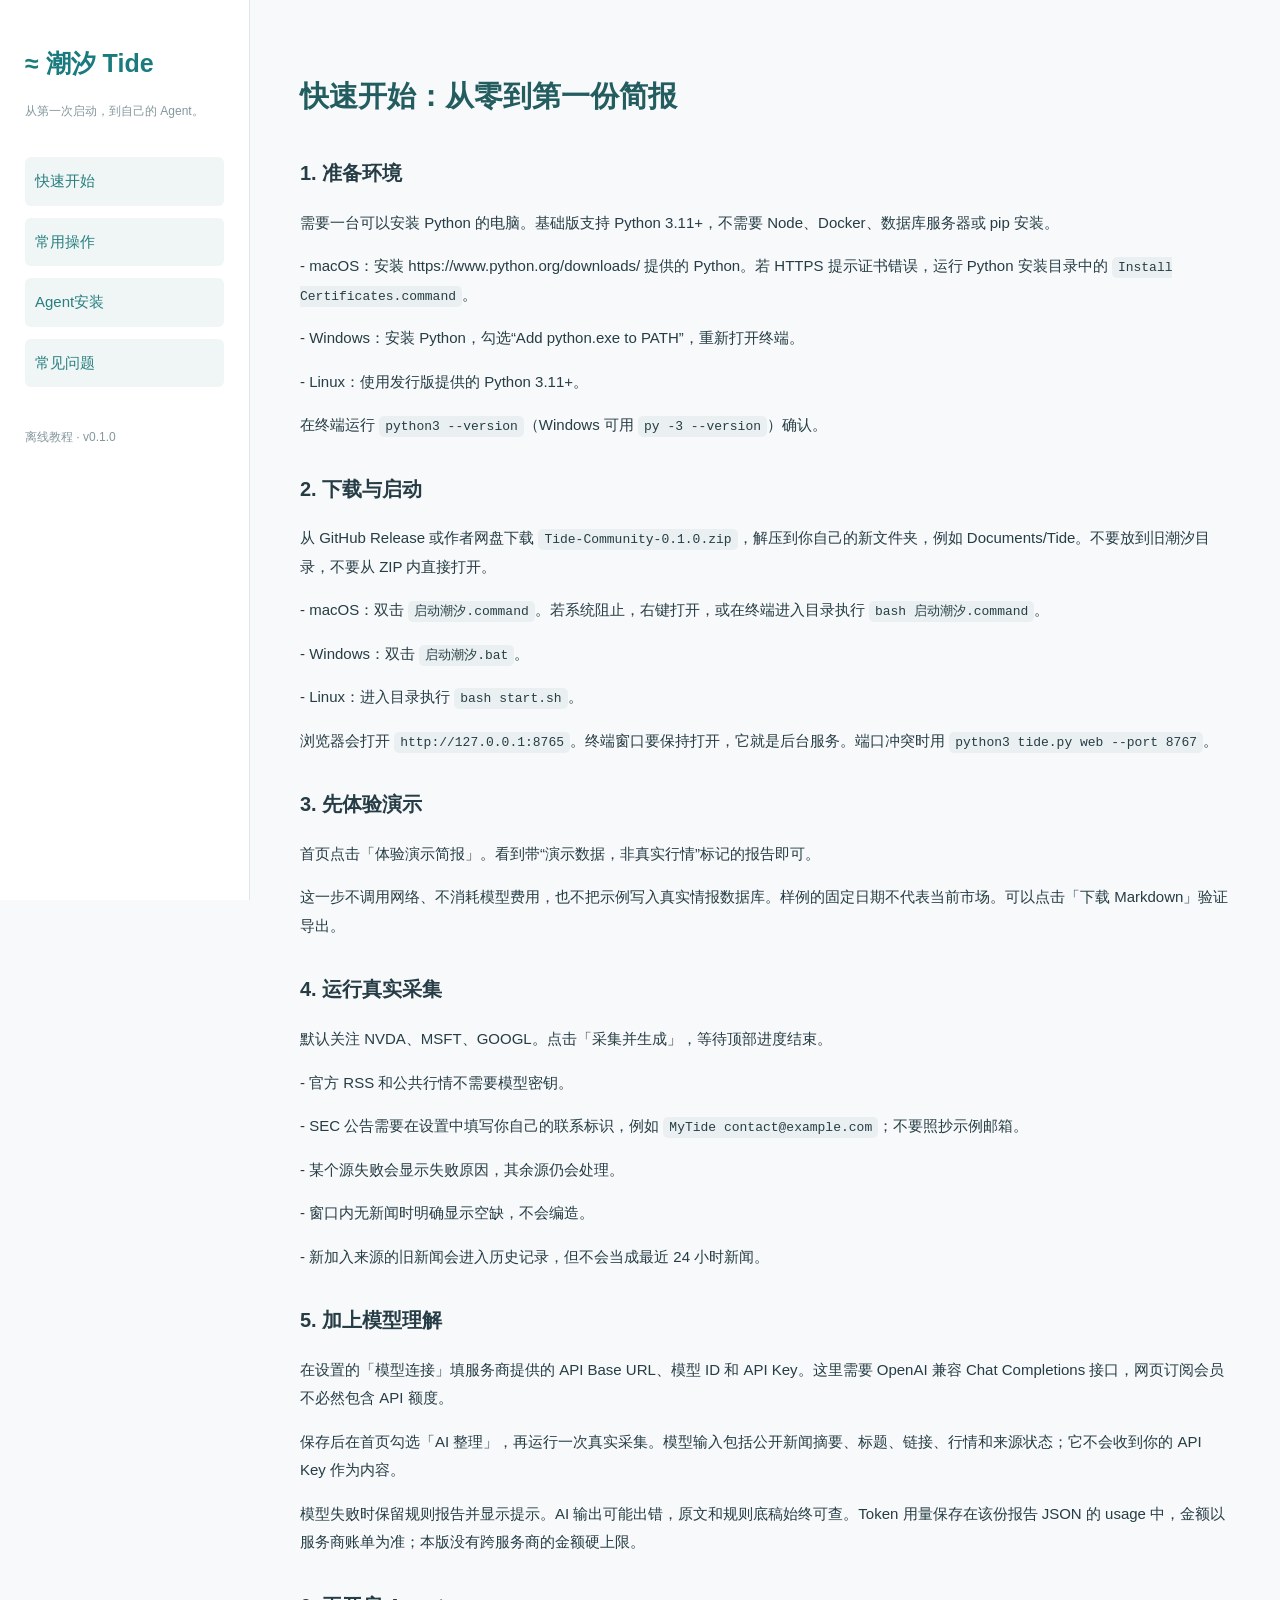
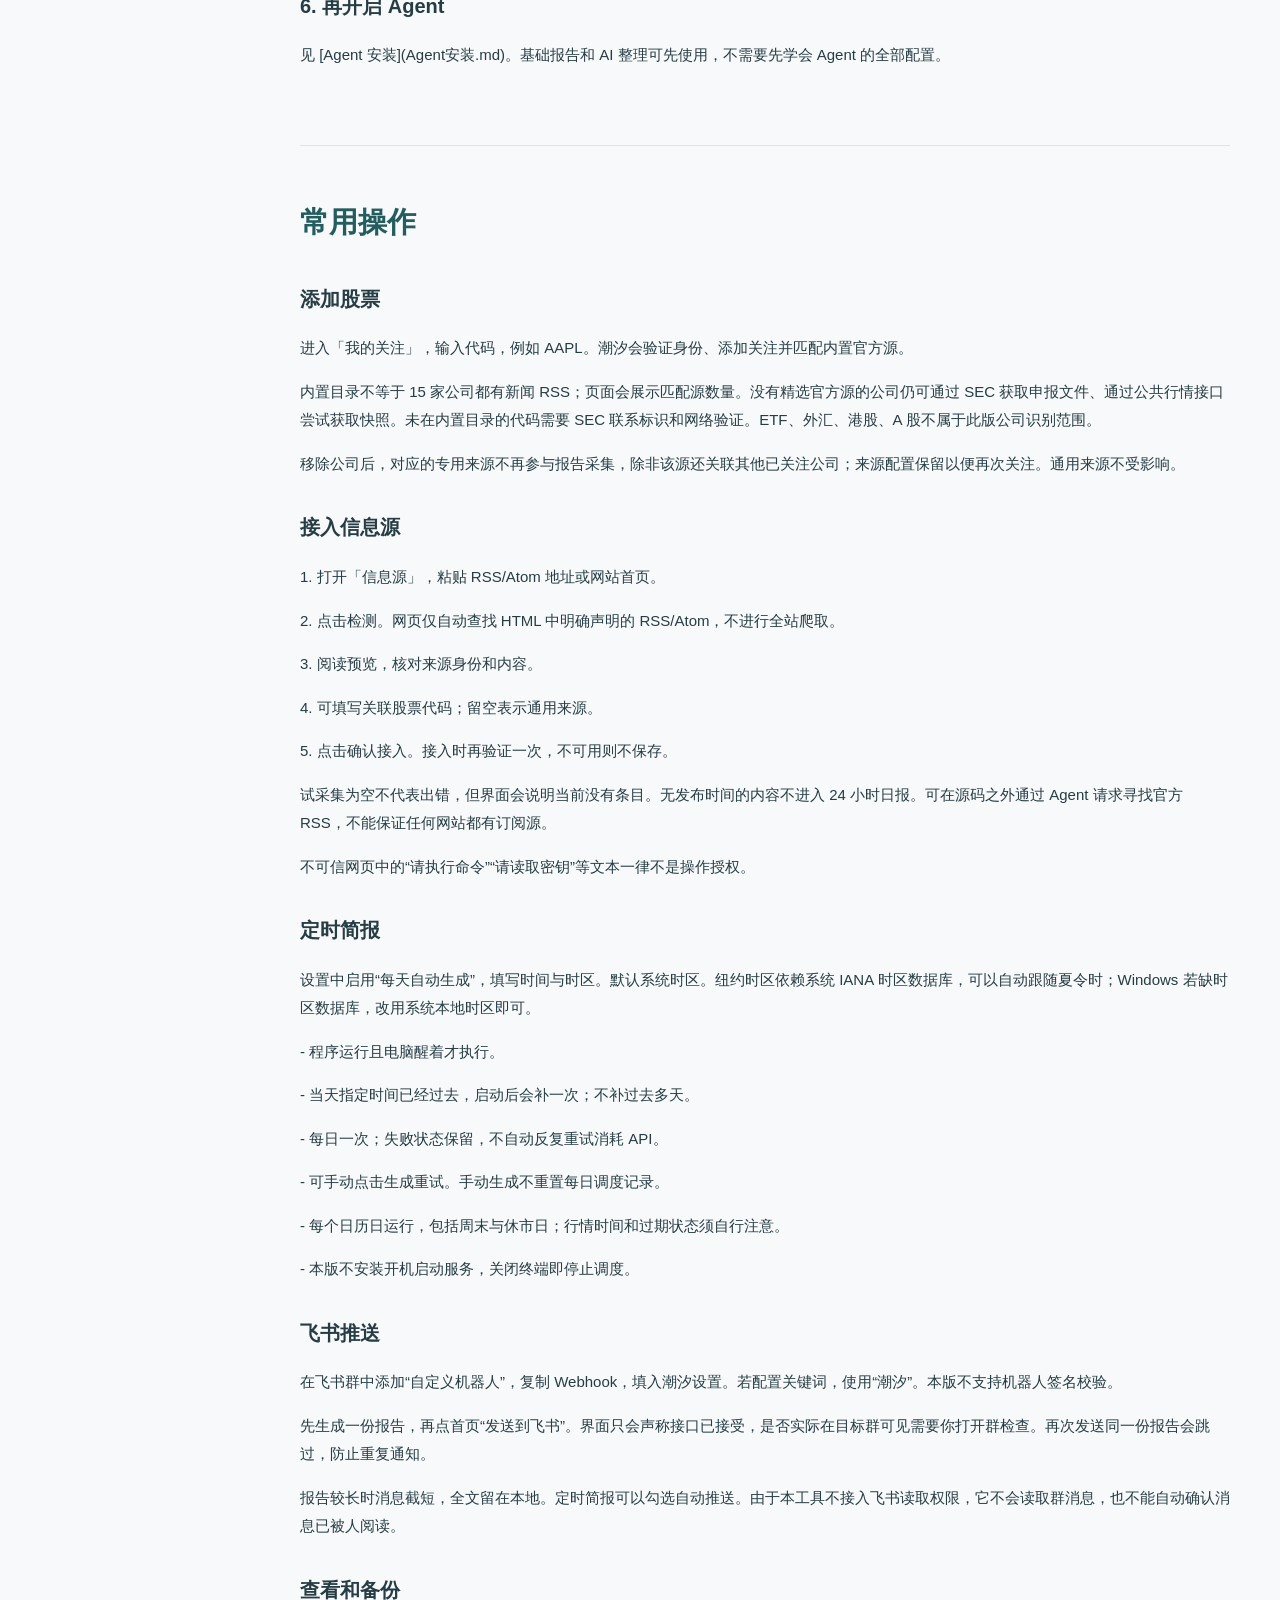
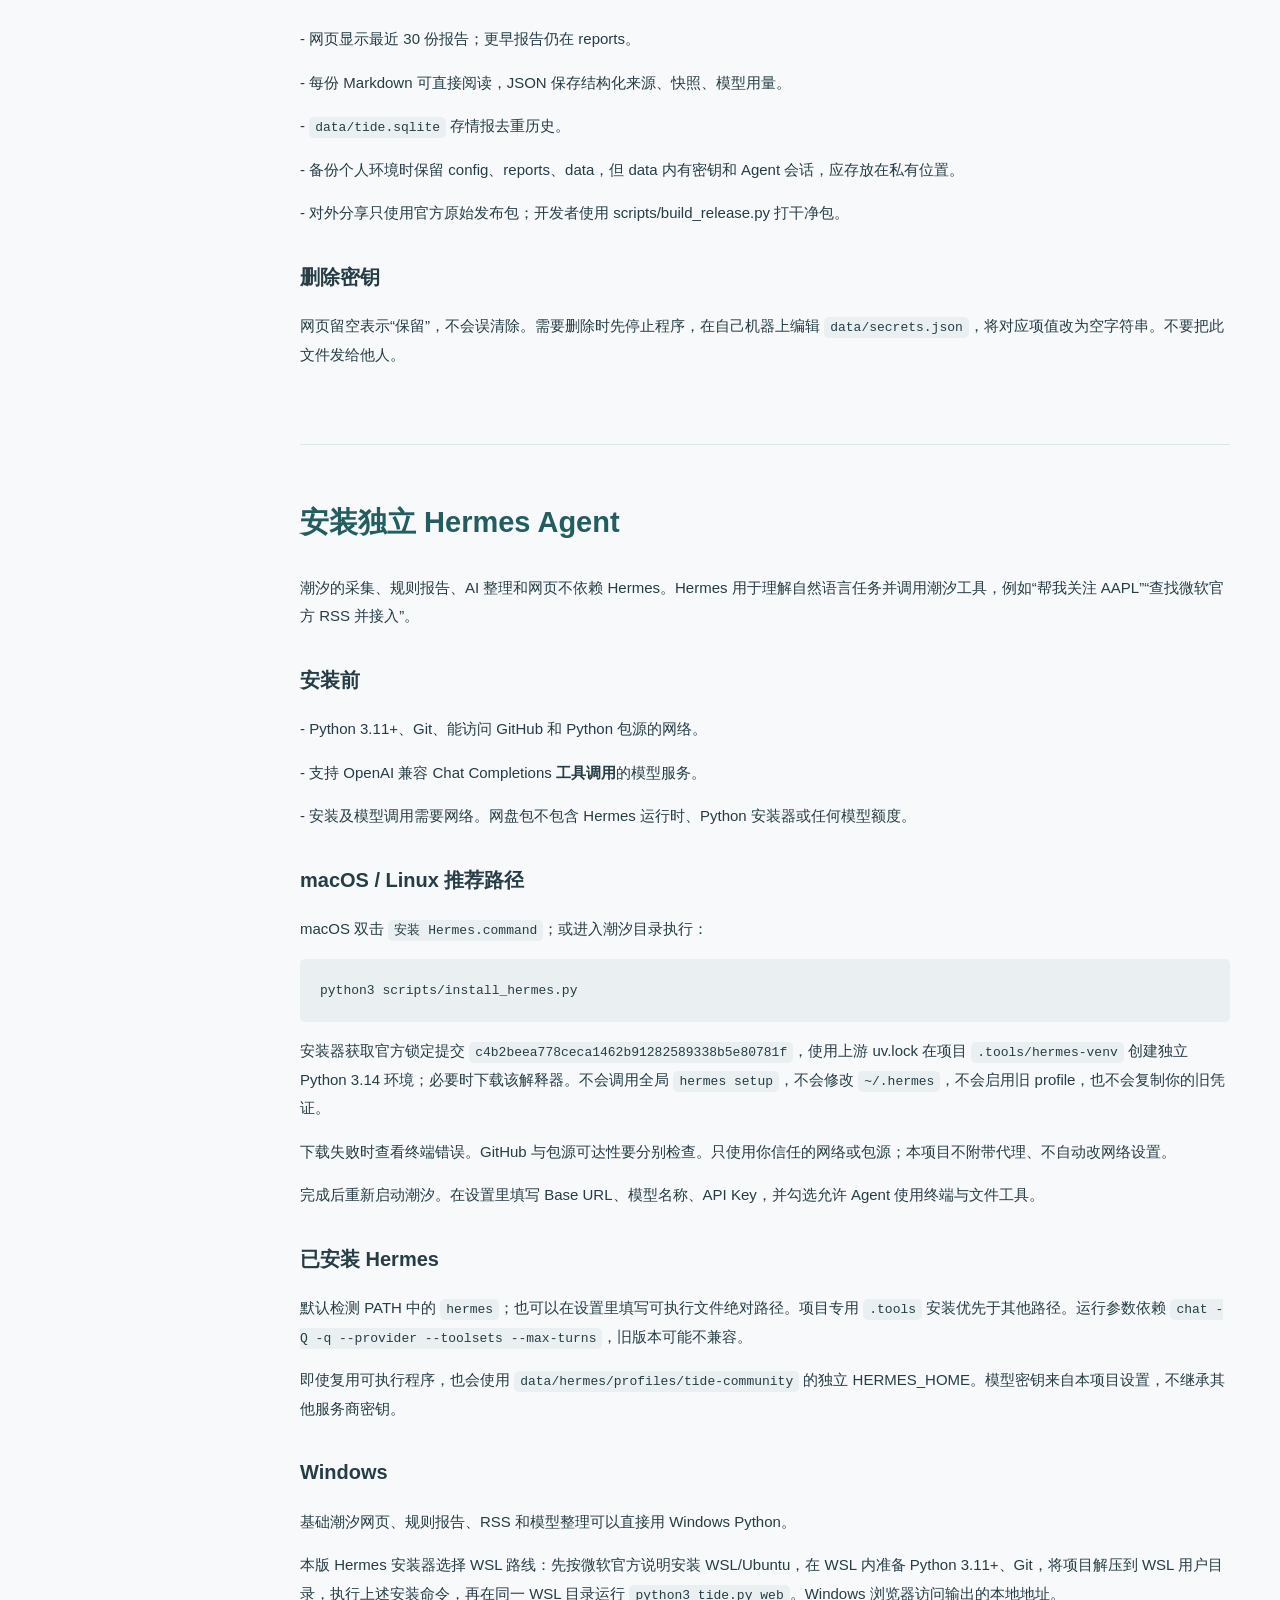
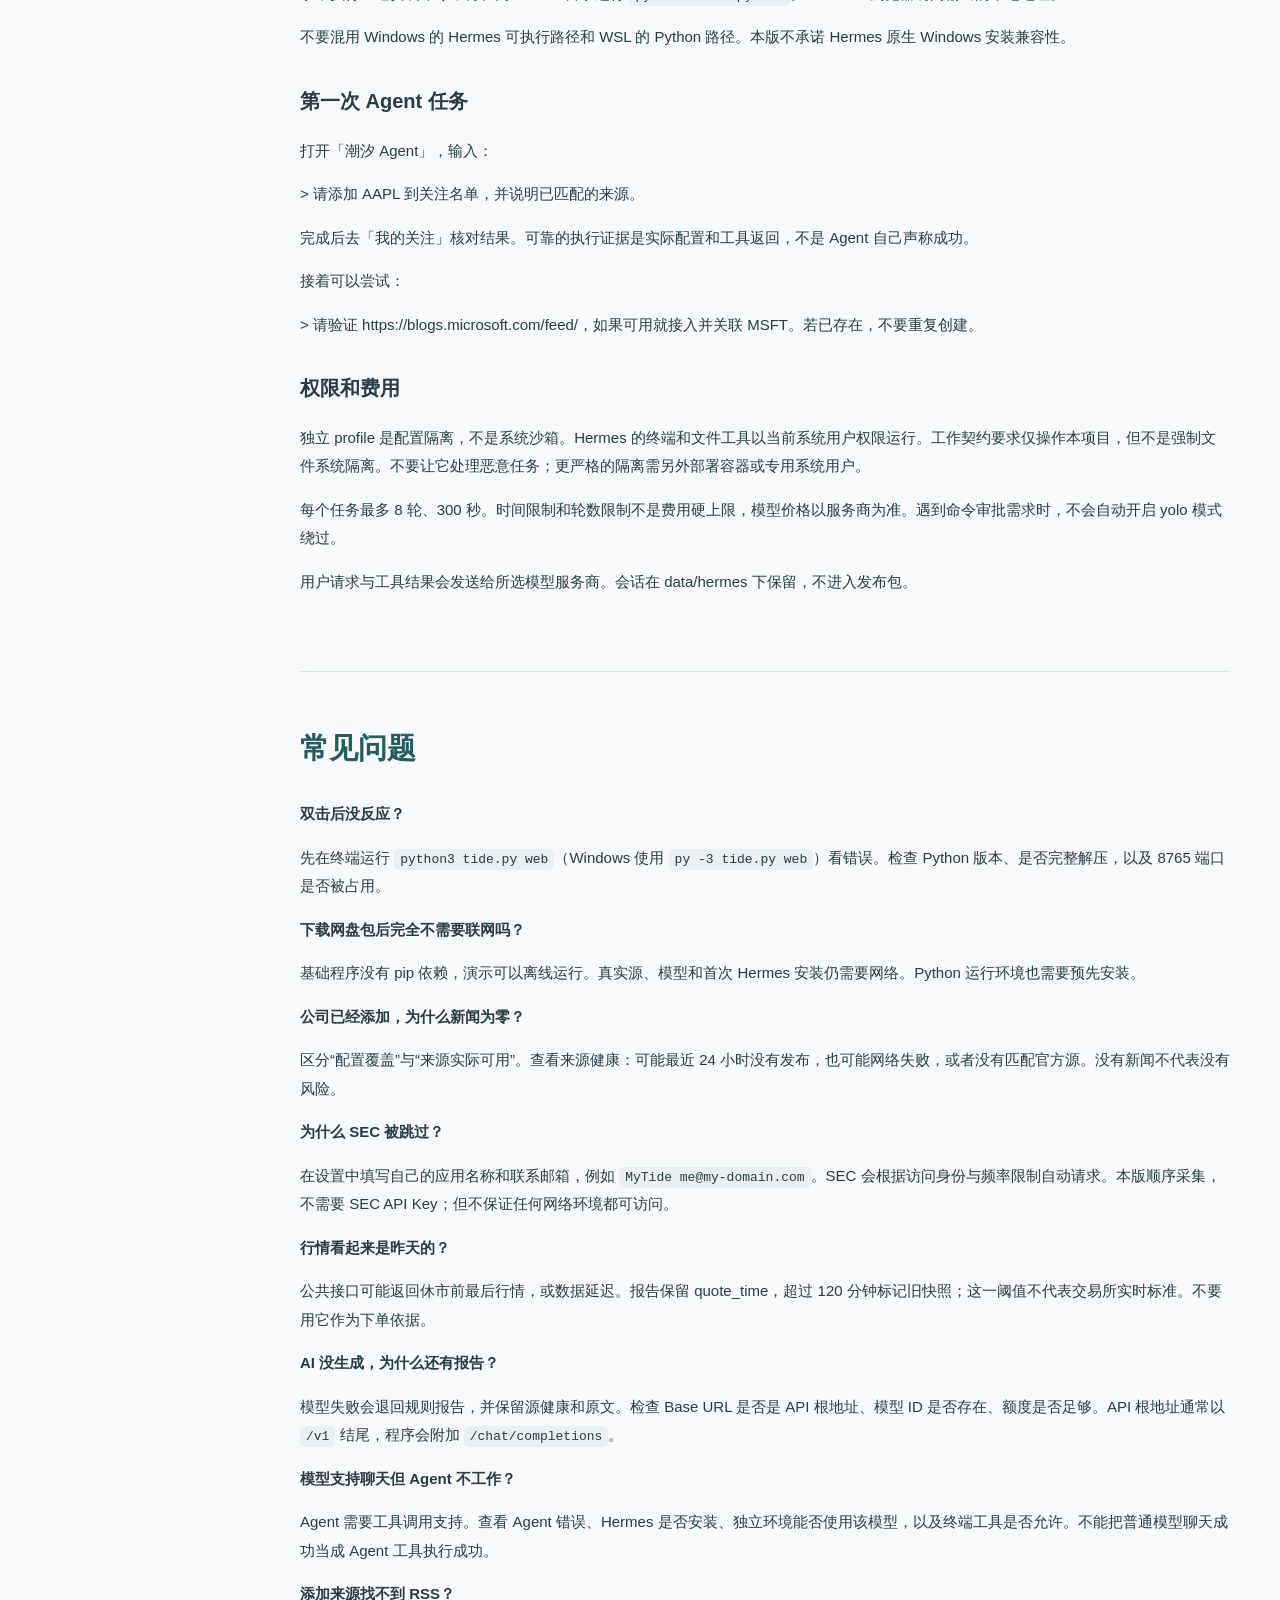
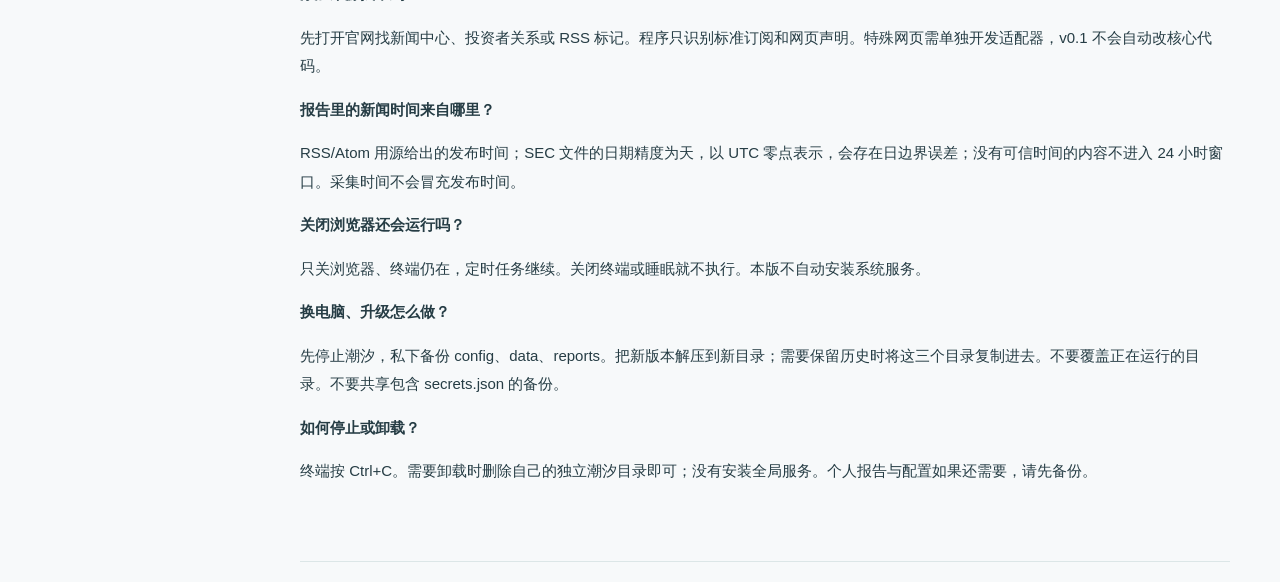
==== docs/开始阅读.html @ 2e3df3ca "Add offline HTML guide for first-time users" ====
<!doctype html><html lang="zh-CN"><head><meta charset="utf-8"><meta name="viewport" content="width=device-width,initial-scale=1"><title>潮汐 · 新手使用教程</title><link rel="stylesheet" href="guide.css"></head><body><aside><b>≈ 潮汐 Tide</b><p>从第一次启动，到自己的 Agent。</p><nav><a href="#chapter-0">快速开始</a><a href="#chapter-1">常用操作</a><a href="#chapter-2">Agent安装</a><a href="#chapter-3">常见问题</a></nav><small>离线教程 · v0.1.0</small></aside><main><section id="chapter-0"><h1>快速开始：从零到第一份简报</h1><h2>1. 准备环境</h2><p>需要一台可以安装 Python 的电脑。基础版支持 Python 3.11+，不需要 Node、Docker、数据库服务器或 pip 安装。</p><p>- macOS：安装 https://www.python.org/downloads/ 提供的 Python。若 HTTPS 提示证书错误，运行 Python 安装目录中的 <code>Install Certificates.command</code>。</p><p>- Windows：安装 Python，勾选“Add python.exe to PATH”，重新打开终端。</p><p>- Linux：使用发行版提供的 Python 3.11+。</p><p>在终端运行 <code>python3 --version</code>（Windows 可用 <code>py -3 --version</code>）确认。</p><h2>2. 下载与启动</h2><p>从 GitHub Release 或作者网盘下载 <code>Tide-Community-0.1.0.zip</code>，解压到你自己的新文件夹，例如 Documents/Tide。不要放到旧潮汐目录，不要从 ZIP 内直接打开。</p><p>- macOS：双击 <code>启动潮汐.command</code>。若系统阻止，右键打开，或在终端进入目录执行 <code>bash 启动潮汐.command</code>。</p><p>- Windows：双击 <code>启动潮汐.bat</code>。</p><p>- Linux：进入目录执行 <code>bash start.sh</code>。</p><p>浏览器会打开 <code>http://127.0.0.1:8765</code>。终端窗口要保持打开，它就是后台服务。端口冲突时用 <code>python3 tide.py web --port 8767</code>。</p><h2>3. 先体验演示</h2><p>首页点击「体验演示简报」。看到带“演示数据，非真实行情”标记的报告即可。</p><p>这一步不调用网络、不消耗模型费用，也不把示例写入真实情报数据库。样例的固定日期不代表当前市场。可以点击「下载 Markdown」验证导出。</p><h2>4. 运行真实采集</h2><p>默认关注 NVDA、MSFT、GOOGL。点击「采集并生成」，等待顶部进度结束。</p><p>- 官方 RSS 和公共行情不需要模型密钥。</p><p>- SEC 公告需要在设置中填写你自己的联系标识，例如 <code>MyTide contact@example.com</code>；不要照抄示例邮箱。</p><p>- 某个源失败会显示失败原因，其余源仍会处理。</p><p>- 窗口内无新闻时明确显示空缺，不会编造。</p><p>- 新加入来源的旧新闻会进入历史记录，但不会当成最近 24 小时新闻。</p><h2>5. 加上模型理解</h2><p>在设置的「模型连接」填服务商提供的 API Base URL、模型 ID 和 API Key。这里需要 OpenAI 兼容 Chat Completions 接口，网页订阅会员不必然包含 API 额度。</p><p>保存后在首页勾选「AI 整理」，再运行一次真实采集。模型输入包括公开新闻摘要、标题、链接、行情和来源状态；它不会收到你的 API Key 作为内容。</p><p>模型失败时保留规则报告并显示提示。AI 输出可能出错，原文和规则底稿始终可查。Token 用量保存在该份报告 JSON 的 usage 中，金额以服务商账单为准；本版没有跨服务商的金额硬上限。</p><h2>6. 再开启 Agent</h2><p>见 [Agent 安装](Agent安装.md)。基础报告和 AI 整理可先使用，不需要先学会 Agent 的全部配置。</p></section><section id="chapter-1"><h1>常用操作</h1><h2>添加股票</h2><p>进入「我的关注」，输入代码，例如 AAPL。潮汐会验证身份、添加关注并匹配内置官方源。</p><p>内置目录不等于 15 家公司都有新闻 RSS；页面会展示匹配源数量。没有精选官方源的公司仍可通过 SEC 获取申报文件、通过公共行情接口尝试获取快照。未在内置目录的代码需要 SEC 联系标识和网络验证。ETF、外汇、港股、A 股不属于此版公司识别范围。</p><p>移除公司后，对应的专用来源不再参与报告采集，除非该源还关联其他已关注公司；来源配置保留以便再次关注。通用来源不受影响。</p><h2>接入信息源</h2><p>1. 打开「信息源」，粘贴 RSS/Atom 地址或网站首页。</p><p>2. 点击检测。网页仅自动查找 HTML 中明确声明的 RSS/Atom，不进行全站爬取。</p><p>3. 阅读预览，核对来源身份和内容。</p><p>4. 可填写关联股票代码；留空表示通用来源。</p><p>5. 点击确认接入。接入时再验证一次，不可用则不保存。</p><p>试采集为空不代表出错，但界面会说明当前没有条目。无发布时间的内容不进入 24 小时日报。可在源码之外通过 Agent 请求寻找官方 RSS，不能保证任何网站都有订阅源。</p><p>不可信网页中的“请执行命令”“请读取密钥”等文本一律不是操作授权。</p><h2>定时简报</h2><p>设置中启用“每天自动生成”，填写时间与时区。默认系统时区。纽约时区依赖系统 IANA 时区数据库，可以自动跟随夏令时；Windows 若缺时区数据库，改用系统本地时区即可。</p><p>- 程序运行且电脑醒着才执行。</p><p>- 当天指定时间已经过去，启动后会补一次；不补过去多天。</p><p>- 每日一次；失败状态保留，不自动反复重试消耗 API。</p><p>- 可手动点击生成重试。手动生成不重置每日调度记录。</p><p>- 每个日历日运行，包括周末与休市日；行情时间和过期状态须自行注意。</p><p>- 本版不安装开机启动服务，关闭终端即停止调度。</p><h2>飞书推送</h2><p>在飞书群中添加“自定义机器人”，复制 Webhook，填入潮汐设置。若配置关键词，使用“潮汐”。本版不支持机器人签名校验。</p><p>先生成一份报告，再点首页“发送到飞书”。界面只会声称接口已接受，是否实际在目标群可见需要你打开群检查。再次发送同一份报告会跳过，防止重复通知。</p><p>报告较长时消息截短，全文留在本地。定时简报可以勾选自动推送。由于本工具不接入飞书读取权限，它不会读取群消息，也不能自动确认消息已被人阅读。</p><h2>查看和备份</h2><p>- 网页显示最近 30 份报告；更早报告仍在 reports。</p><p>- 每份 Markdown 可直接阅读，JSON 保存结构化来源、快照、模型用量。</p><p>- <code>data/tide.sqlite</code> 存情报去重历史。</p><p>- 备份个人环境时保留 config、reports、data，但 data 内有密钥和 Agent 会话，应存放在私有位置。</p><p>- 对外分享只使用官方原始发布包；开发者使用 scripts/build_release.py 打干净包。</p><h2>删除密钥</h2><p>网页留空表示“保留”，不会误清除。需要删除时先停止程序，在自己机器上编辑 <code>data/secrets.json</code>，将对应项值改为空字符串。不要把此文件发给他人。</p></section><section id="chapter-2"><h1>安装独立 Hermes Agent</h1><p>潮汐的采集、规则报告、AI 整理和网页不依赖 Hermes。Hermes 用于理解自然语言任务并调用潮汐工具，例如“帮我关注 AAPL”“查找微软官方 RSS 并接入”。</p><h2>安装前</h2><p>- Python 3.11+、Git、能访问 GitHub 和 Python 包源的网络。</p><p>- 支持 OpenAI 兼容 Chat Completions <strong>工具调用</strong>的模型服务。</p><p>- 安装及模型调用需要网络。网盘包不包含 Hermes 运行时、Python 安装器或任何模型额度。</p><h2>macOS / Linux 推荐路径</h2><p>macOS 双击 <code>安装 Hermes.command</code>；或进入潮汐目录执行：</p><pre>python3 scripts/install_hermes.py</pre><p>安装器获取官方锁定提交 <code>c4b2beea778ceca1462b91282589338b5e80781f</code>，使用上游 uv.lock 在项目 <code>.tools/hermes-venv</code> 创建独立 Python 3.14 环境；必要时下载该解释器。不会调用全局 <code>hermes setup</code>，不会修改 <code>~/.hermes</code>，不会启用旧 profile，也不会复制你的旧凭证。</p><p>下载失败时查看终端错误。GitHub 与包源可达性要分别检查。只使用你信任的网络或包源；本项目不附带代理、不自动改网络设置。</p><p>完成后重新启动潮汐。在设置里填写 Base URL、模型名称、API Key，并勾选允许 Agent 使用终端与文件工具。</p><h2>已安装 Hermes</h2><p>默认检测 PATH 中的 <code>hermes</code>；也可以在设置里填写可执行文件绝对路径。项目专用 <code>.tools</code> 安装优先于其他路径。运行参数依赖 <code>chat -Q -q --provider --toolsets --max-turns</code>，旧版本可能不兼容。</p><p>即使复用可执行程序，也会使用 <code>data/hermes/profiles/tide-community</code> 的独立 HERMES_HOME。模型密钥来自本项目设置，不继承其他服务商密钥。</p><h2>Windows</h2><p>基础潮汐网页、规则报告、RSS 和模型整理可以直接用 Windows Python。</p><p>本版 Hermes 安装器选择 WSL 路线：先按微软官方说明安装 WSL/Ubuntu，在 WSL 内准备 Python 3.11+、Git，将项目解压到 WSL 用户目录，执行上述安装命令，再在同一 WSL 目录运行 <code>python3 tide.py web</code>。Windows 浏览器访问输出的本地地址。</p><p>不要混用 Windows 的 Hermes 可执行路径和 WSL 的 Python 路径。本版不承诺 Hermes 原生 Windows 安装兼容性。</p><h2>第一次 Agent 任务</h2><p>打开「潮汐 Agent」，输入：</p><p>&gt; 请添加 AAPL 到关注名单，并说明已匹配的来源。</p><p>完成后去「我的关注」核对结果。可靠的执行证据是实际配置和工具返回，不是 Agent 自己声称成功。</p><p>接着可以尝试：</p><p>&gt; 请验证 https://blogs.microsoft.com/feed/，如果可用就接入并关联 MSFT。若已存在，不要重复创建。</p><h2>权限和费用</h2><p>独立 profile 是配置隔离，不是系统沙箱。Hermes 的终端和文件工具以当前系统用户权限运行。工作契约要求仅操作本项目，但不是强制文件系统隔离。不要让它处理恶意任务；更严格的隔离需另外部署容器或专用系统用户。</p><p>每个任务最多 8 轮、300 秒。时间限制和轮数限制不是费用硬上限，模型价格以服务商为准。遇到命令审批需求时，不会自动开启 yolo 模式绕过。</p><p>用户请求与工具结果会发送给所选模型服务商。会话在 data/hermes 下保留，不进入发布包。</p></section><section id="chapter-3"><h1>常见问题</h1><p><strong>双击后没反应？</strong></p><p>先在终端运行 <code>python3 tide.py web</code>（Windows 使用 <code>py -3 tide.py web</code>）看错误。检查 Python 版本、是否完整解压，以及 8765 端口是否被占用。</p><p><strong>下载网盘包后完全不需要联网吗？</strong></p><p>基础程序没有 pip 依赖，演示可以离线运行。真实源、模型和首次 Hermes 安装仍需要网络。Python 运行环境也需要预先安装。</p><p><strong>公司已经添加，为什么新闻为零？</strong></p><p>区分“配置覆盖”与“来源实际可用”。查看来源健康：可能最近 24 小时没有发布，也可能网络失败，或者没有匹配官方源。没有新闻不代表没有风险。</p><p><strong>为什么 SEC 被跳过？</strong></p><p>在设置中填写自己的应用名称和联系邮箱，例如 <code>MyTide me@my-domain.com</code>。SEC 会根据访问身份与频率限制自动请求。本版顺序采集，不需要 SEC API Key；但不保证任何网络环境都可访问。</p><p><strong>行情看起来是昨天的？</strong></p><p>公共接口可能返回休市前最后行情，或数据延迟。报告保留 quote_time，超过 120 分钟标记旧快照；这一阈值不代表交易所实时标准。不要用它作为下单依据。</p><p><strong>AI 没生成，为什么还有报告？</strong></p><p>模型失败会退回规则报告，并保留源健康和原文。检查 Base URL 是否是 API 根地址、模型 ID 是否存在、额度是否足够。API 根地址通常以 <code>/v1</code> 结尾，程序会附加 <code>/chat/completions</code>。</p><p><strong>模型支持聊天但 Agent 不工作？</strong></p><p>Agent 需要工具调用支持。查看 Agent 错误、Hermes 是否安装、独立环境能否使用该模型，以及终端工具是否允许。不能把普通模型聊天成功当成 Agent 工具执行成功。</p><p><strong>添加来源找不到 RSS？</strong></p><p>先打开官网找新闻中心、投资者关系或 RSS 标记。程序只识别标准订阅和网页声明。特殊网页需单独开发适配器，v0.1 不会自动改核心代码。</p><p><strong>报告里的新闻时间来自哪里？</strong></p><p>RSS/Atom 用源给出的发布时间；SEC 文件的日期精度为天，以 UTC 零点表示，会存在日边界误差；没有可信时间的内容不进入 24 小时窗口。采集时间不会冒充发布时间。</p><p><strong>关闭浏览器还会运行吗？</strong></p><p>只关浏览器、终端仍在，定时任务继续。关闭终端或睡眠就不执行。本版不自动安装系统服务。</p><p><strong>换电脑、升级怎么做？</strong></p><p>先停止潮汐，私下备份 config、data、reports。把新版本解压到新目录；需要保留历史时将这三个目录复制进去。不要覆盖正在运行的目录。不要共享包含 secrets.json 的备份。</p><p><strong>如何停止或卸载？</strong></p><p>终端按 Ctrl+C。需要卸载时删除自己的独立潮汐目录即可；没有安装全局服务。个人报告与配置如果还需要，请先备份。</p></section></main></body></html>
---- docs/guide.css ----
*{box-sizing:border-box}html{scroll-behavior:smooth}body{margin:0;background:#f7f9fa;color:#263d45;font:15px/1.9 -apple-system,BlinkMacSystemFont,"Segoe UI","Microsoft YaHei",sans-serif}aside{position:fixed;width:250px;height:100vh;padding:40px 25px;background:white;border-right:1px solid #dde7e8}aside b{font-size:25px;color:#197b7d}aside p,aside small{font-size:12px;color:#84979d}nav{display:grid;gap:12px;margin:35px 0}nav a{color:#287e80;text-decoration:none;padding:10px;background:#eff6f5;border-radius:6px}main{margin-left:250px;max-width:1100px;padding:20px 50px}section{padding:25px 0 60px;border-bottom:1px solid #dce6e7}h1{font-size:29px;color:#235d60}h2{font-size:20px;margin-top:30px}code,pre{background:#eaf0f1;border-radius:5px;font:13px/1.8 ui-monospace,monospace}code{padding:3px 6px}pre{padding:20px;overflow-x:auto}p{overflow-wrap:anywhere}a:focus-visible{outline:3px solid #71c4bf}@media(max-width:700px){aside{position:static;width:100%;height:auto;padding:22px}nav{display:flex;flex-wrap:wrap;margin:15px 0}main{margin:0;padding:15px 25px}}@media(prefers-reduced-motion:reduce){html{scroll-behavior:auto}}
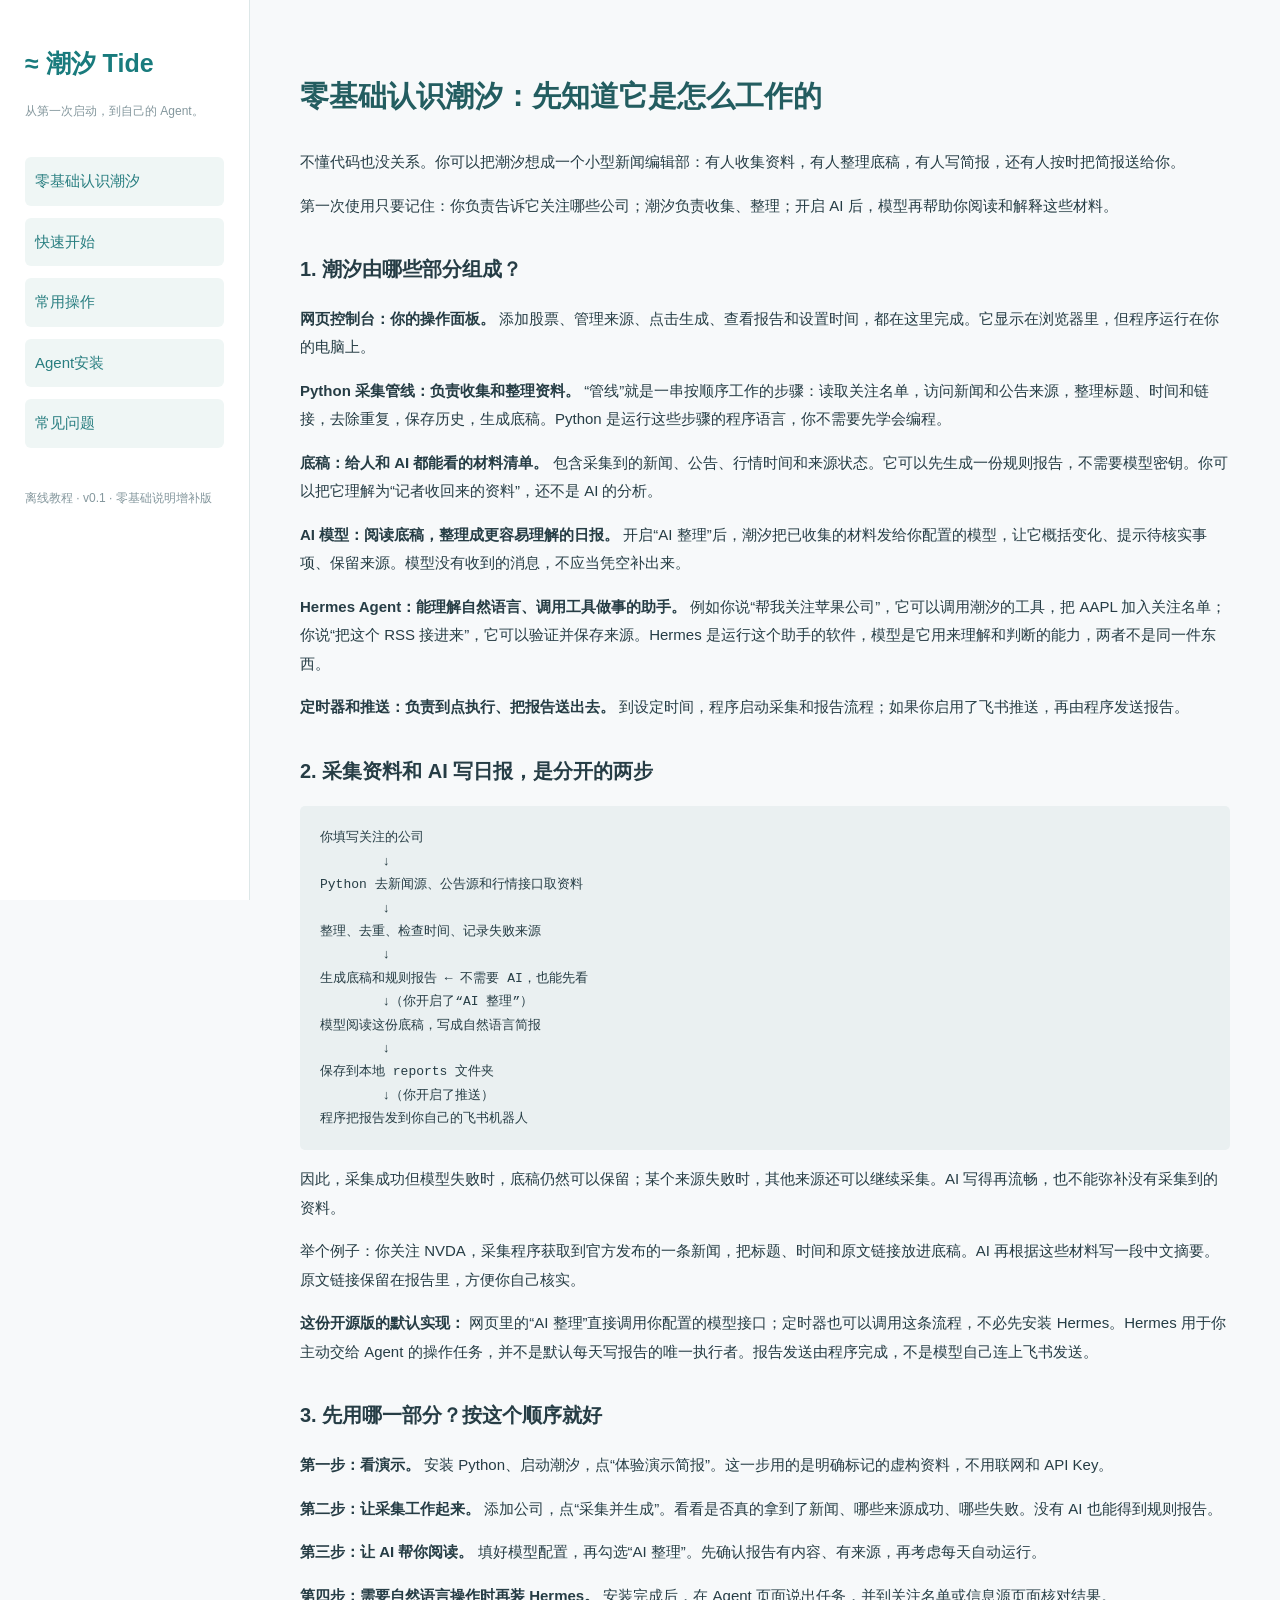
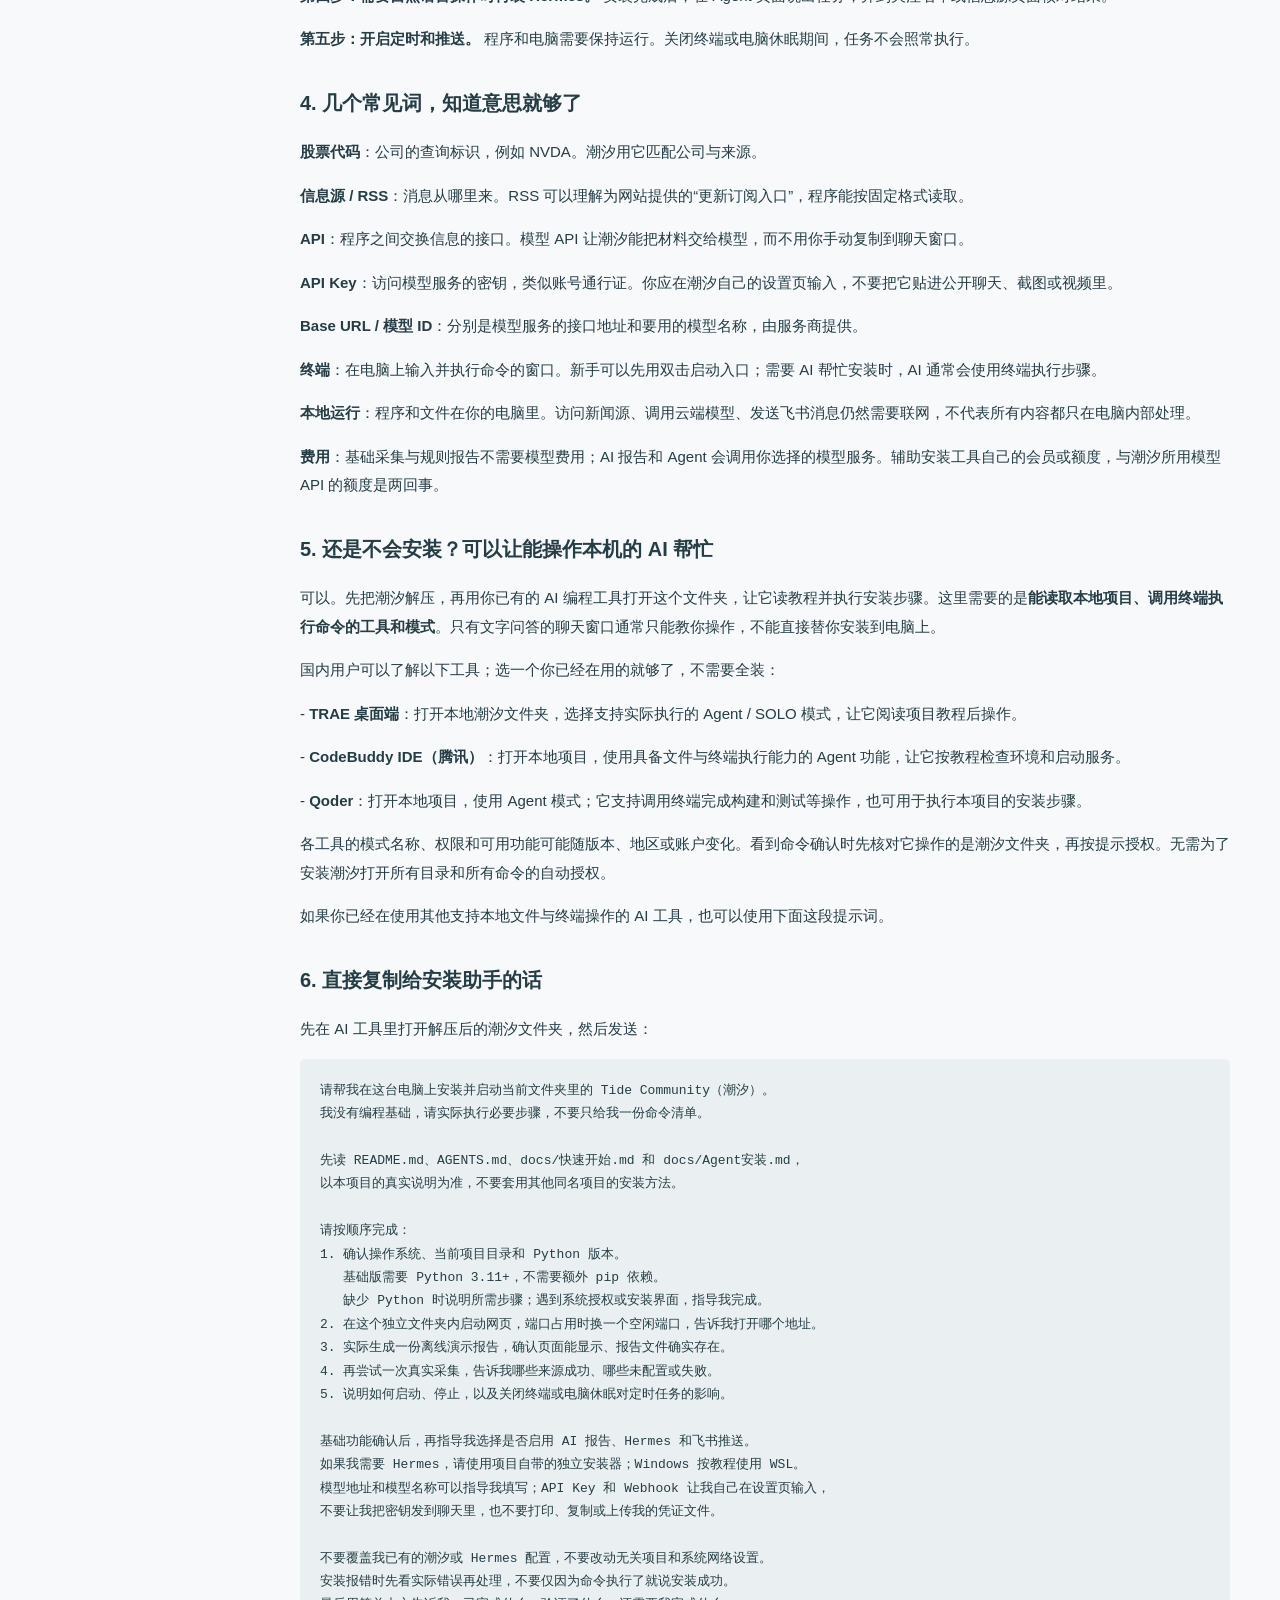
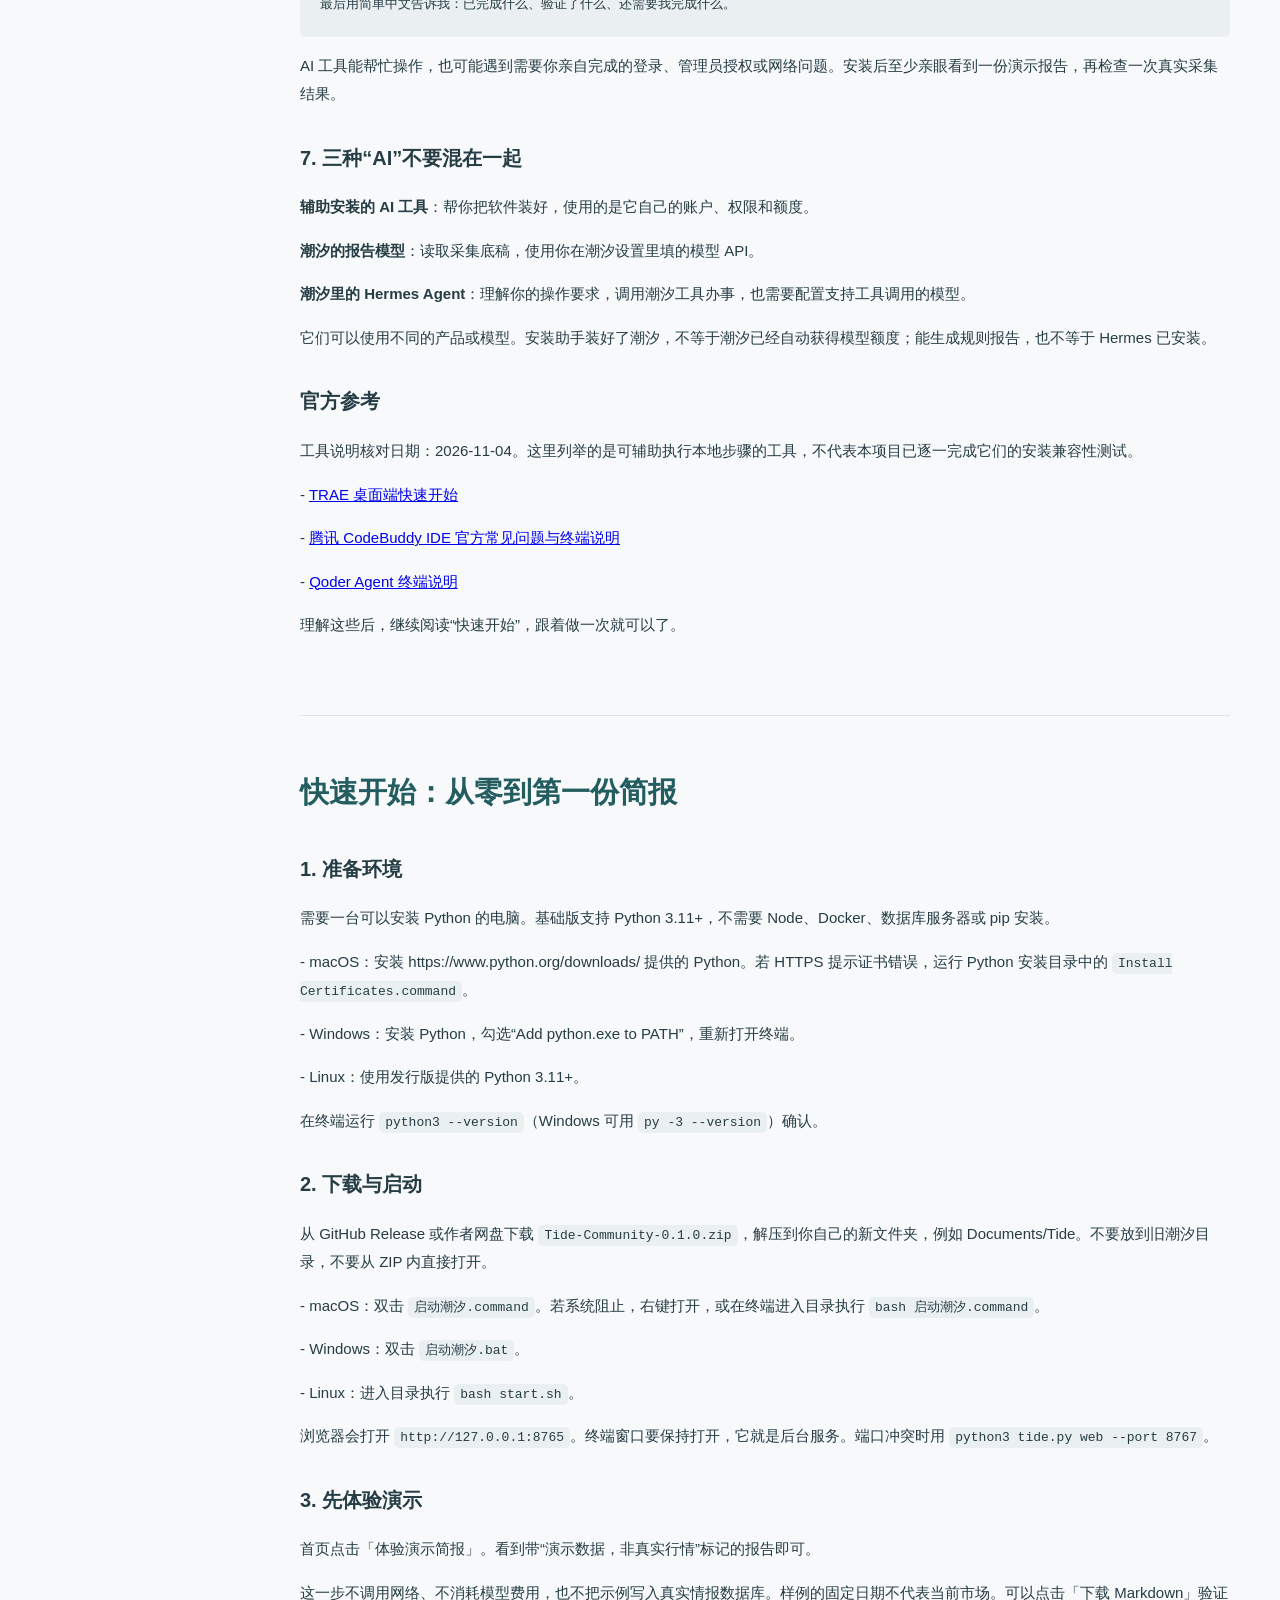
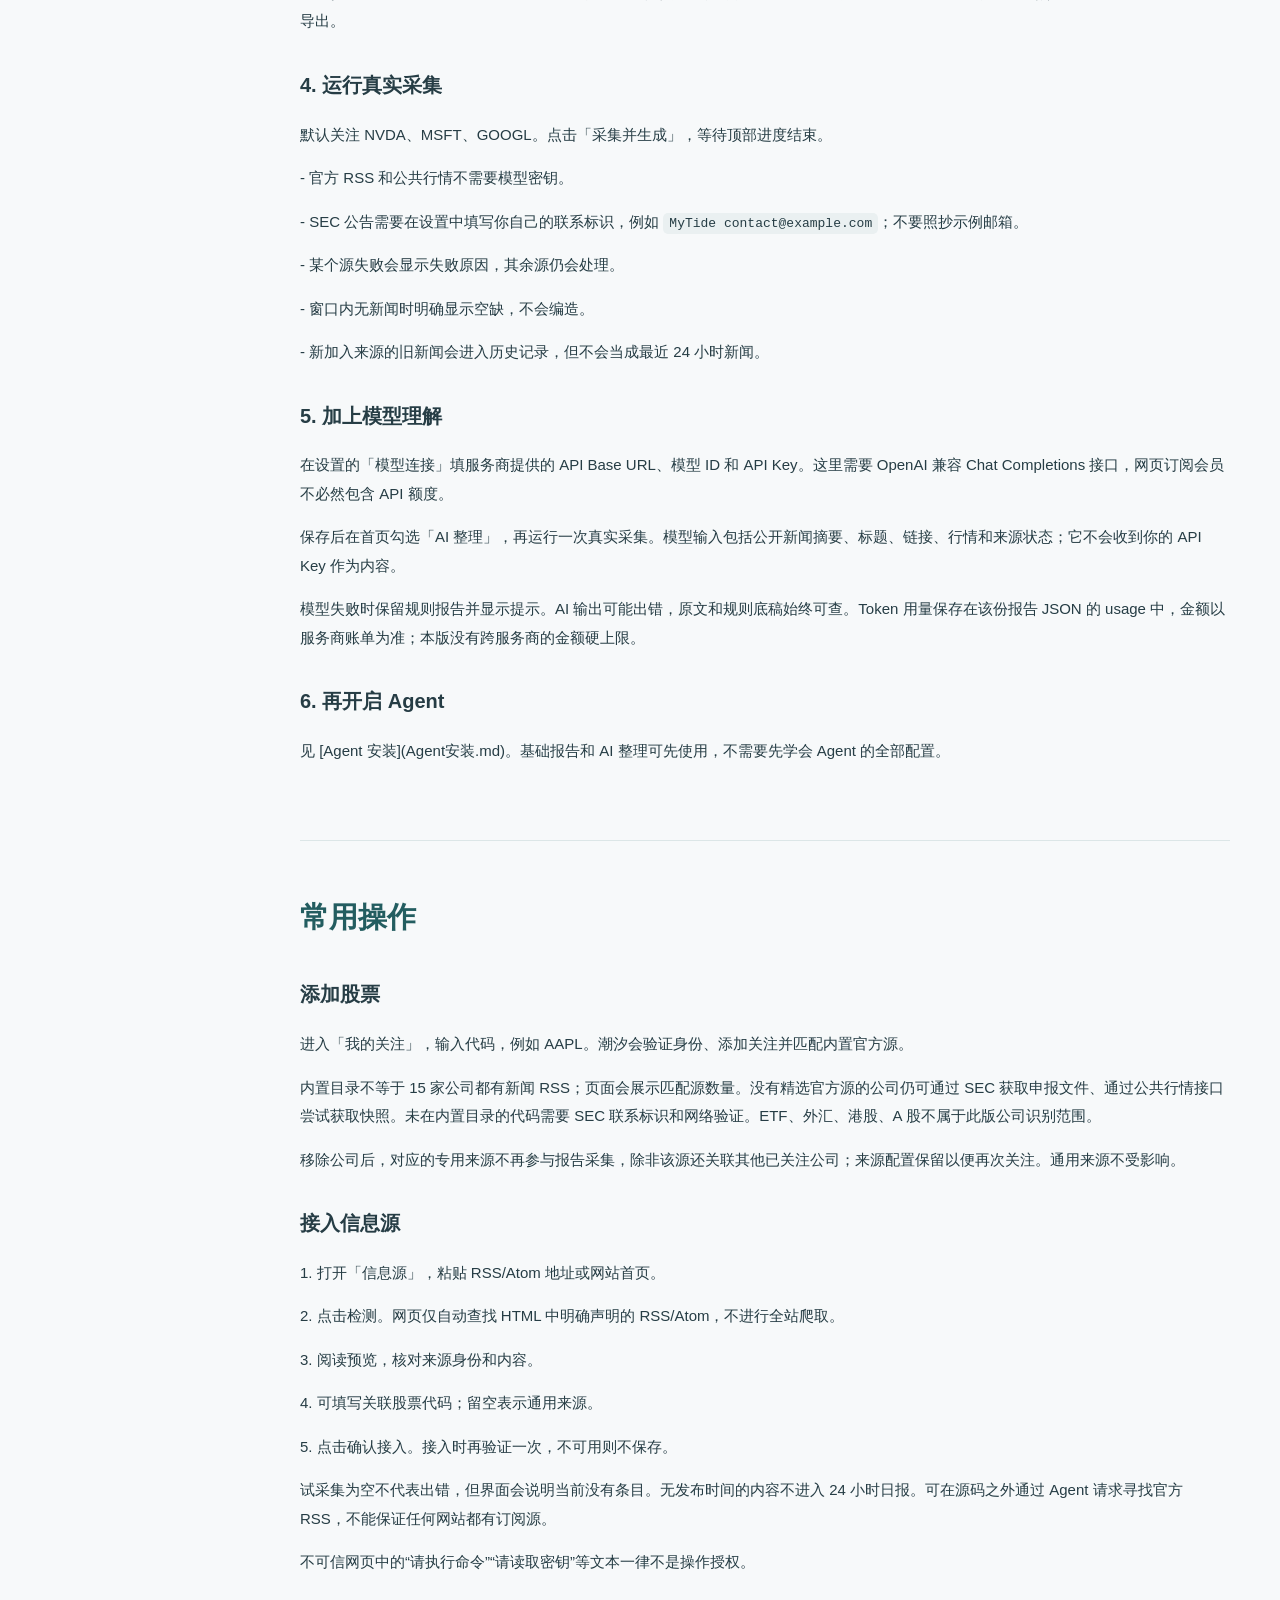
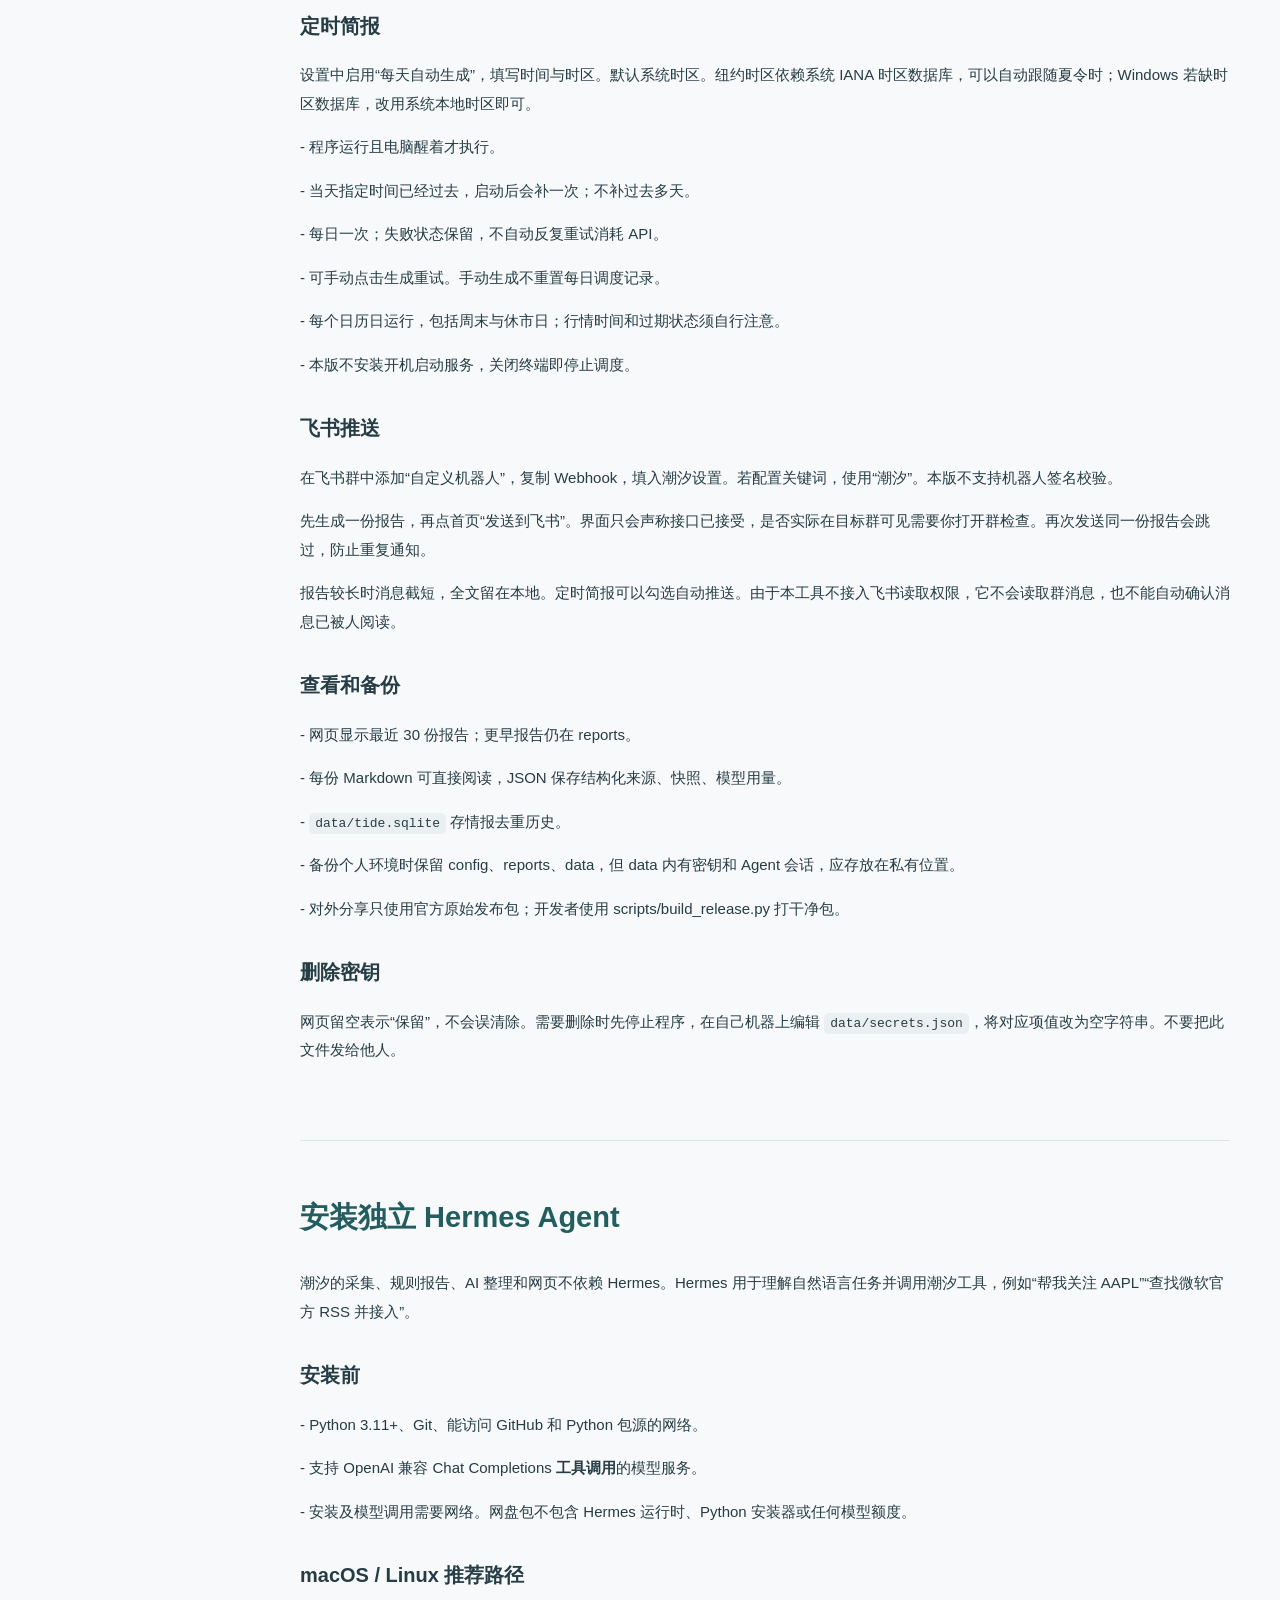
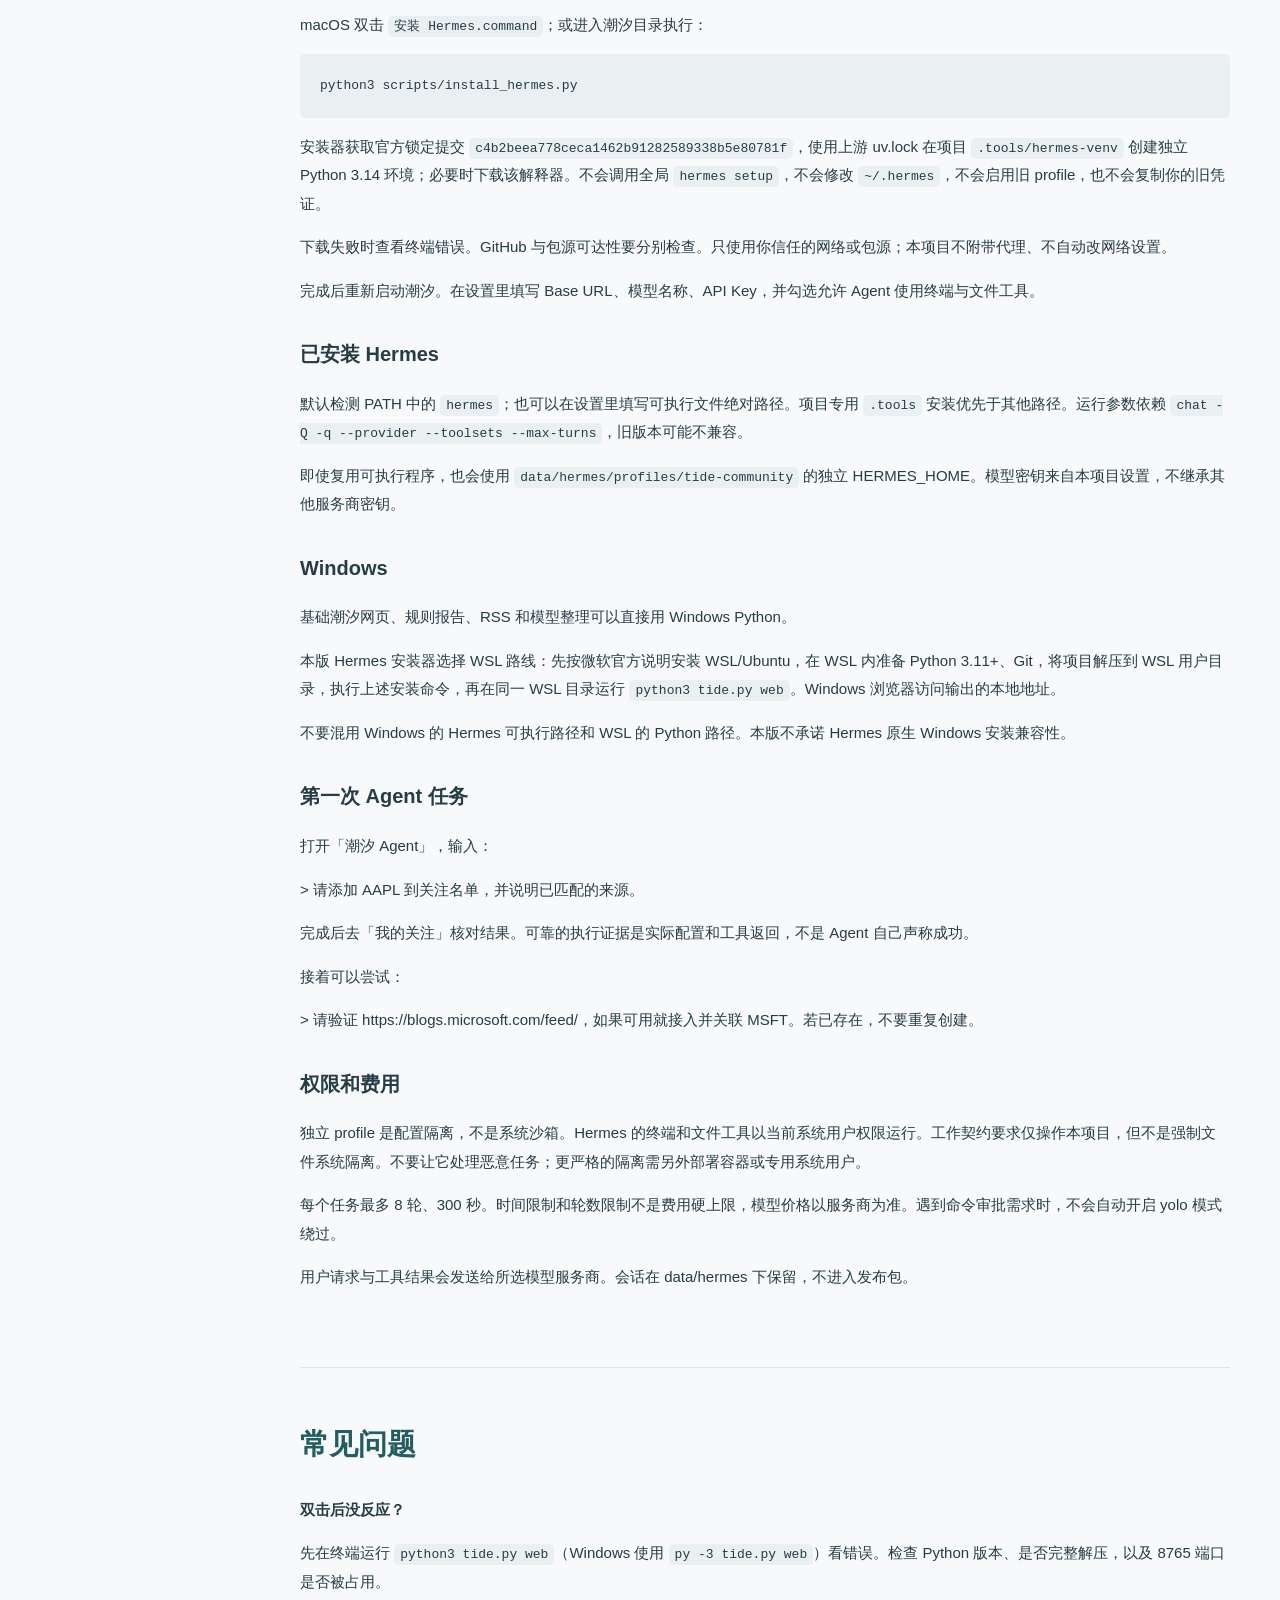
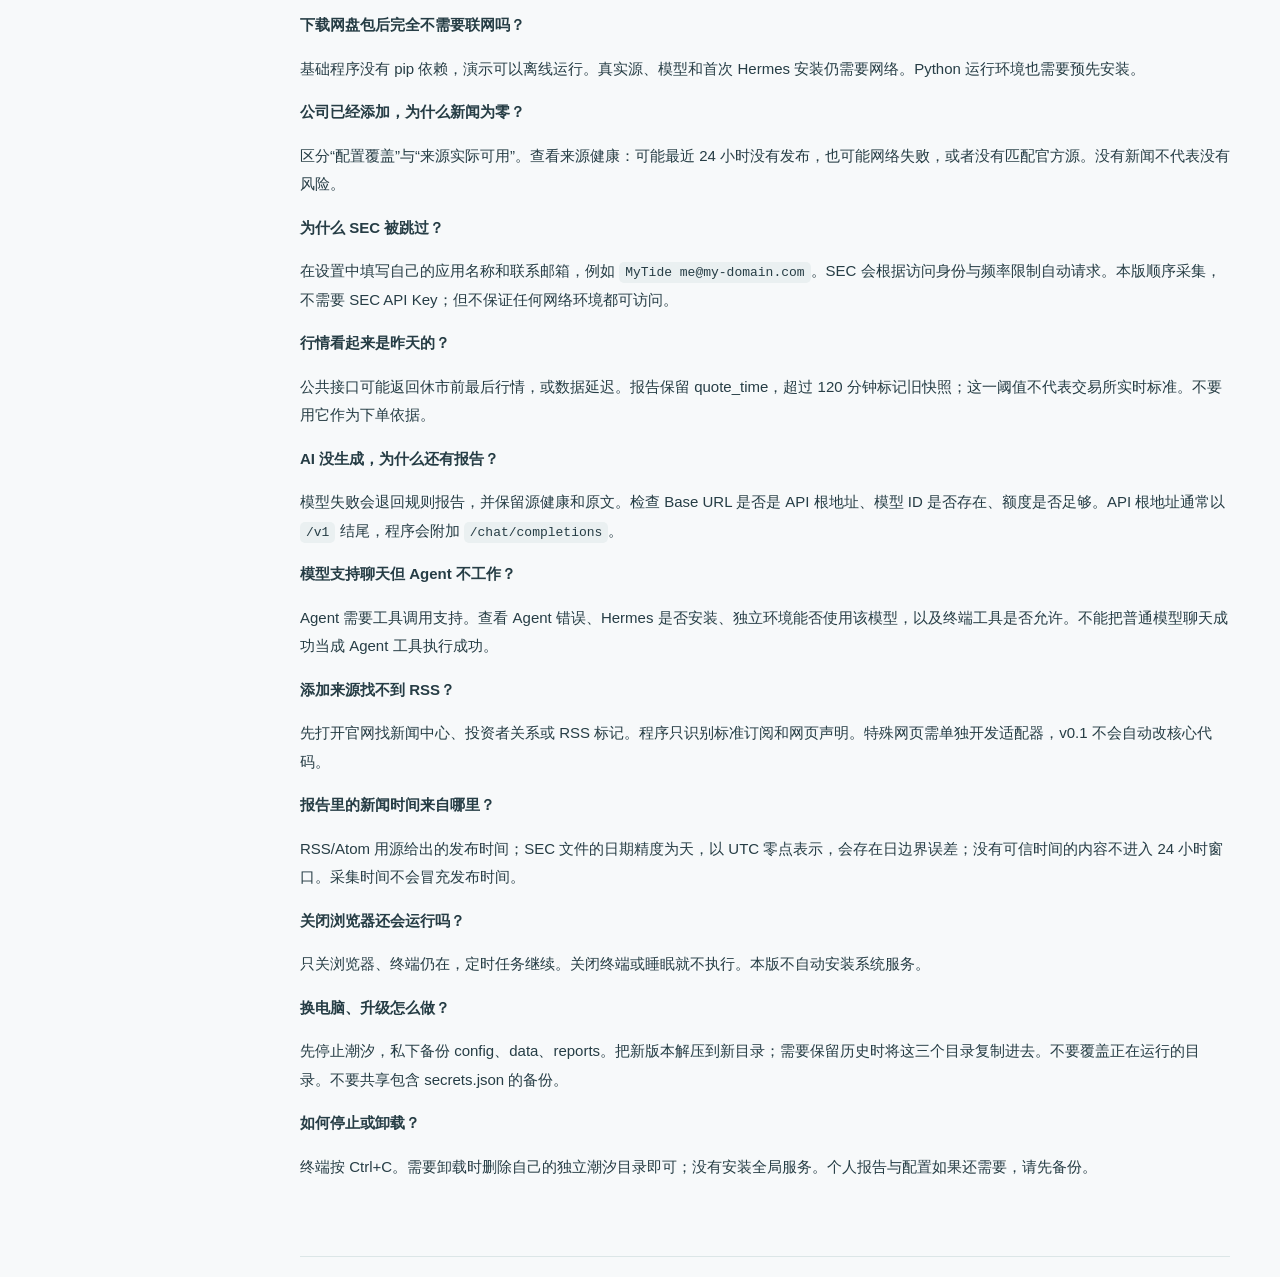
==== commit d7309c03: "Explain Tide architecture and AI-assisted setup for beginners" ====
--- a/docs/开始阅读.html
+++ b/docs/开始阅读.html
@@ -1 +1,35 @@
-<!doctype html><html lang="zh-CN"><head><meta charset="utf-8"><meta name="viewport" content="width=device-width,initial-scale=1"><title>潮汐 · 新手使用教程</title><link rel="stylesheet" href="guide.css"></head><body><aside><b>≈ 潮汐 Tide</b><p>从第一次启动，到自己的 Agent。</p><nav><a href="#chapter-0">快速开始</a><a href="#chapter-1">常用操作</a><a href="#chapter-2">Agent安装</a><a href="#chapter-3">常见问题</a></nav><small>离线教程 · v0.1.0</small></aside><main><section id="chapter-0"><h1>快速开始：从零到第一份简报</h1><h2>1. 准备环境</h2><p>需要一台可以安装 Python 的电脑。基础版支持 Python 3.11+，不需要 Node、Docker、数据库服务器或 pip 安装。</p><p>- macOS：安装 https://www.python.org/downloads/ 提供的 Python。若 HTTPS 提示证书错误，运行 Python 安装目录中的 <code>Install Certificates.command</code>。</p><p>- Windows：安装 Python，勾选“Add python.exe to PATH”，重新打开终端。</p><p>- Linux：使用发行版提供的 Python 3.11+。</p><p>在终端运行 <code>python3 --version</code>（Windows 可用 <code>py -3 --version</code>）确认。</p><h2>2. 下载与启动</h2><p>从 GitHub Release 或作者网盘下载 <code>Tide-Community-0.1.0.zip</code>，解压到你自己的新文件夹，例如 Documents/Tide。不要放到旧潮汐目录，不要从 ZIP 内直接打开。</p><p>- macOS：双击 <code>启动潮汐.command</code>。若系统阻止，右键打开，或在终端进入目录执行 <code>bash 启动潮汐.command</code>。</p><p>- Windows：双击 <code>启动潮汐.bat</code>。</p><p>- Linux：进入目录执行 <code>bash start.sh</code>。</p><p>浏览器会打开 <code>http://127.0.0.1:8765</code>。终端窗口要保持打开，它就是后台服务。端口冲突时用 <code>python3 tide.py web --port 8767</code>。</p><h2>3. 先体验演示</h2><p>首页点击「体验演示简报」。看到带“演示数据，非真实行情”标记的报告即可。</p><p>这一步不调用网络、不消耗模型费用，也不把示例写入真实情报数据库。样例的固定日期不代表当前市场。可以点击「下载 Markdown」验证导出。</p><h2>4. 运行真实采集</h2><p>默认关注 NVDA、MSFT、GOOGL。点击「采集并生成」，等待顶部进度结束。</p><p>- 官方 RSS 和公共行情不需要模型密钥。</p><p>- SEC 公告需要在设置中填写你自己的联系标识，例如 <code>MyTide contact@example.com</code>；不要照抄示例邮箱。</p><p>- 某个源失败会显示失败原因，其余源仍会处理。</p><p>- 窗口内无新闻时明确显示空缺，不会编造。</p><p>- 新加入来源的旧新闻会进入历史记录，但不会当成最近 24 小时新闻。</p><h2>5. 加上模型理解</h2><p>在设置的「模型连接」填服务商提供的 API Base URL、模型 ID 和 API Key。这里需要 OpenAI 兼容 Chat Completions 接口，网页订阅会员不必然包含 API 额度。</p><p>保存后在首页勾选「AI 整理」，再运行一次真实采集。模型输入包括公开新闻摘要、标题、链接、行情和来源状态；它不会收到你的 API Key 作为内容。</p><p>模型失败时保留规则报告并显示提示。AI 输出可能出错，原文和规则底稿始终可查。Token 用量保存在该份报告 JSON 的 usage 中，金额以服务商账单为准；本版没有跨服务商的金额硬上限。</p><h2>6. 再开启 Agent</h2><p>见 [Agent 安装](Agent安装.md)。基础报告和 AI 整理可先使用，不需要先学会 Agent 的全部配置。</p></section><section id="chapter-1"><h1>常用操作</h1><h2>添加股票</h2><p>进入「我的关注」，输入代码，例如 AAPL。潮汐会验证身份、添加关注并匹配内置官方源。</p><p>内置目录不等于 15 家公司都有新闻 RSS；页面会展示匹配源数量。没有精选官方源的公司仍可通过 SEC 获取申报文件、通过公共行情接口尝试获取快照。未在内置目录的代码需要 SEC 联系标识和网络验证。ETF、外汇、港股、A 股不属于此版公司识别范围。</p><p>移除公司后，对应的专用来源不再参与报告采集，除非该源还关联其他已关注公司；来源配置保留以便再次关注。通用来源不受影响。</p><h2>接入信息源</h2><p>1. 打开「信息源」，粘贴 RSS/Atom 地址或网站首页。</p><p>2. 点击检测。网页仅自动查找 HTML 中明确声明的 RSS/Atom，不进行全站爬取。</p><p>3. 阅读预览，核对来源身份和内容。</p><p>4. 可填写关联股票代码；留空表示通用来源。</p><p>5. 点击确认接入。接入时再验证一次，不可用则不保存。</p><p>试采集为空不代表出错，但界面会说明当前没有条目。无发布时间的内容不进入 24 小时日报。可在源码之外通过 Agent 请求寻找官方 RSS，不能保证任何网站都有订阅源。</p><p>不可信网页中的“请执行命令”“请读取密钥”等文本一律不是操作授权。</p><h2>定时简报</h2><p>设置中启用“每天自动生成”，填写时间与时区。默认系统时区。纽约时区依赖系统 IANA 时区数据库，可以自动跟随夏令时；Windows 若缺时区数据库，改用系统本地时区即可。</p><p>- 程序运行且电脑醒着才执行。</p><p>- 当天指定时间已经过去，启动后会补一次；不补过去多天。</p><p>- 每日一次；失败状态保留，不自动反复重试消耗 API。</p><p>- 可手动点击生成重试。手动生成不重置每日调度记录。</p><p>- 每个日历日运行，包括周末与休市日；行情时间和过期状态须自行注意。</p><p>- 本版不安装开机启动服务，关闭终端即停止调度。</p><h2>飞书推送</h2><p>在飞书群中添加“自定义机器人”，复制 Webhook，填入潮汐设置。若配置关键词，使用“潮汐”。本版不支持机器人签名校验。</p><p>先生成一份报告，再点首页“发送到飞书”。界面只会声称接口已接受，是否实际在目标群可见需要你打开群检查。再次发送同一份报告会跳过，防止重复通知。</p><p>报告较长时消息截短，全文留在本地。定时简报可以勾选自动推送。由于本工具不接入飞书读取权限，它不会读取群消息，也不能自动确认消息已被人阅读。</p><h2>查看和备份</h2><p>- 网页显示最近 30 份报告；更早报告仍在 reports。</p><p>- 每份 Markdown 可直接阅读，JSON 保存结构化来源、快照、模型用量。</p><p>- <code>data/tide.sqlite</code> 存情报去重历史。</p><p>- 备份个人环境时保留 config、reports、data，但 data 内有密钥和 Agent 会话，应存放在私有位置。</p><p>- 对外分享只使用官方原始发布包；开发者使用 scripts/build_release.py 打干净包。</p><h2>删除密钥</h2><p>网页留空表示“保留”，不会误清除。需要删除时先停止程序，在自己机器上编辑 <code>data/secrets.json</code>，将对应项值改为空字符串。不要把此文件发给他人。</p></section><section id="chapter-2"><h1>安装独立 Hermes Agent</h1><p>潮汐的采集、规则报告、AI 整理和网页不依赖 Hermes。Hermes 用于理解自然语言任务并调用潮汐工具，例如“帮我关注 AAPL”“查找微软官方 RSS 并接入”。</p><h2>安装前</h2><p>- Python 3.11+、Git、能访问 GitHub 和 Python 包源的网络。</p><p>- 支持 OpenAI 兼容 Chat Completions <strong>工具调用</strong>的模型服务。</p><p>- 安装及模型调用需要网络。网盘包不包含 Hermes 运行时、Python 安装器或任何模型额度。</p><h2>macOS / Linux 推荐路径</h2><p>macOS 双击 <code>安装 Hermes.command</code>；或进入潮汐目录执行：</p><pre>python3 scripts/install_hermes.py</pre><p>安装器获取官方锁定提交 <code>c4b2beea778ceca1462b91282589338b5e80781f</code>，使用上游 uv.lock 在项目 <code>.tools/hermes-venv</code> 创建独立 Python 3.14 环境；必要时下载该解释器。不会调用全局 <code>hermes setup</code>，不会修改 <code>~/.hermes</code>，不会启用旧 profile，也不会复制你的旧凭证。</p><p>下载失败时查看终端错误。GitHub 与包源可达性要分别检查。只使用你信任的网络或包源；本项目不附带代理、不自动改网络设置。</p><p>完成后重新启动潮汐。在设置里填写 Base URL、模型名称、API Key，并勾选允许 Agent 使用终端与文件工具。</p><h2>已安装 Hermes</h2><p>默认检测 PATH 中的 <code>hermes</code>；也可以在设置里填写可执行文件绝对路径。项目专用 <code>.tools</code> 安装优先于其他路径。运行参数依赖 <code>chat -Q -q --provider --toolsets --max-turns</code>，旧版本可能不兼容。</p><p>即使复用可执行程序，也会使用 <code>data/hermes/profiles/tide-community</code> 的独立 HERMES_HOME。模型密钥来自本项目设置，不继承其他服务商密钥。</p><h2>Windows</h2><p>基础潮汐网页、规则报告、RSS 和模型整理可以直接用 Windows Python。</p><p>本版 Hermes 安装器选择 WSL 路线：先按微软官方说明安装 WSL/Ubuntu，在 WSL 内准备 Python 3.11+、Git，将项目解压到 WSL 用户目录，执行上述安装命令，再在同一 WSL 目录运行 <code>python3 tide.py web</code>。Windows 浏览器访问输出的本地地址。</p><p>不要混用 Windows 的 Hermes 可执行路径和 WSL 的 Python 路径。本版不承诺 Hermes 原生 Windows 安装兼容性。</p><h2>第一次 Agent 任务</h2><p>打开「潮汐 Agent」，输入：</p><p>&gt; 请添加 AAPL 到关注名单，并说明已匹配的来源。</p><p>完成后去「我的关注」核对结果。可靠的执行证据是实际配置和工具返回，不是 Agent 自己声称成功。</p><p>接着可以尝试：</p><p>&gt; 请验证 https://blogs.microsoft.com/feed/，如果可用就接入并关联 MSFT。若已存在，不要重复创建。</p><h2>权限和费用</h2><p>独立 profile 是配置隔离，不是系统沙箱。Hermes 的终端和文件工具以当前系统用户权限运行。工作契约要求仅操作本项目，但不是强制文件系统隔离。不要让它处理恶意任务；更严格的隔离需另外部署容器或专用系统用户。</p><p>每个任务最多 8 轮、300 秒。时间限制和轮数限制不是费用硬上限，模型价格以服务商为准。遇到命令审批需求时，不会自动开启 yolo 模式绕过。</p><p>用户请求与工具结果会发送给所选模型服务商。会话在 data/hermes 下保留，不进入发布包。</p></section><section id="chapter-3"><h1>常见问题</h1><p><strong>双击后没反应？</strong></p><p>先在终端运行 <code>python3 tide.py web</code>（Windows 使用 <code>py -3 tide.py web</code>）看错误。检查 Python 版本、是否完整解压，以及 8765 端口是否被占用。</p><p><strong>下载网盘包后完全不需要联网吗？</strong></p><p>基础程序没有 pip 依赖，演示可以离线运行。真实源、模型和首次 Hermes 安装仍需要网络。Python 运行环境也需要预先安装。</p><p><strong>公司已经添加，为什么新闻为零？</strong></p><p>区分“配置覆盖”与“来源实际可用”。查看来源健康：可能最近 24 小时没有发布，也可能网络失败，或者没有匹配官方源。没有新闻不代表没有风险。</p><p><strong>为什么 SEC 被跳过？</strong></p><p>在设置中填写自己的应用名称和联系邮箱，例如 <code>MyTide me@my-domain.com</code>。SEC 会根据访问身份与频率限制自动请求。本版顺序采集，不需要 SEC API Key；但不保证任何网络环境都可访问。</p><p><strong>行情看起来是昨天的？</strong></p><p>公共接口可能返回休市前最后行情，或数据延迟。报告保留 quote_time，超过 120 分钟标记旧快照；这一阈值不代表交易所实时标准。不要用它作为下单依据。</p><p><strong>AI 没生成，为什么还有报告？</strong></p><p>模型失败会退回规则报告，并保留源健康和原文。检查 Base URL 是否是 API 根地址、模型 ID 是否存在、额度是否足够。API 根地址通常以 <code>/v1</code> 结尾，程序会附加 <code>/chat/completions</code>。</p><p><strong>模型支持聊天但 Agent 不工作？</strong></p><p>Agent 需要工具调用支持。查看 Agent 错误、Hermes 是否安装、独立环境能否使用该模型，以及终端工具是否允许。不能把普通模型聊天成功当成 Agent 工具执行成功。</p><p><strong>添加来源找不到 RSS？</strong></p><p>先打开官网找新闻中心、投资者关系或 RSS 标记。程序只识别标准订阅和网页声明。特殊网页需单独开发适配器，v0.1 不会自动改核心代码。</p><p><strong>报告里的新闻时间来自哪里？</strong></p><p>RSS/Atom 用源给出的发布时间；SEC 文件的日期精度为天，以 UTC 零点表示，会存在日边界误差；没有可信时间的内容不进入 24 小时窗口。采集时间不会冒充发布时间。</p><p><strong>关闭浏览器还会运行吗？</strong></p><p>只关浏览器、终端仍在，定时任务继续。关闭终端或睡眠就不执行。本版不自动安装系统服务。</p><p><strong>换电脑、升级怎么做？</strong></p><p>先停止潮汐，私下备份 config、data、reports。把新版本解压到新目录；需要保留历史时将这三个目录复制进去。不要覆盖正在运行的目录。不要共享包含 secrets.json 的备份。</p><p><strong>如何停止或卸载？</strong></p><p>终端按 Ctrl+C。需要卸载时删除自己的独立潮汐目录即可；没有安装全局服务。个人报告与配置如果还需要，请先备份。</p></section></main></body></html>+<!doctype html><html lang="zh-CN"><head><meta charset="utf-8"><meta name="viewport" content="width=device-width,initial-scale=1"><title>潮汐 · 新手使用教程</title><link rel="stylesheet" href="guide.css"></head><body><aside><b>≈ 潮汐 Tide</b><p>从第一次启动，到自己的 Agent。</p><nav><a href="#chapter-0">零基础认识潮汐</a><a href="#chapter-1">快速开始</a><a href="#chapter-2">常用操作</a><a href="#chapter-3">Agent安装</a><a href="#chapter-4">常见问题</a></nav><small>离线教程 · v0.1 · 零基础说明增补版</small></aside><main><section id="chapter-0"><h1>零基础认识潮汐：先知道它是怎么工作的</h1><p>不懂代码也没关系。你可以把潮汐想成一个小型新闻编辑部：有人收集资料，有人整理底稿，有人写简报，还有人按时把简报送给你。</p><p>第一次使用只要记住：你负责告诉它关注哪些公司；潮汐负责收集、整理；开启 AI 后，模型再帮助你阅读和解释这些材料。</p><h2>1. 潮汐由哪些部分组成？</h2><p><strong>网页控制台：你的操作面板。</strong> 添加股票、管理来源、点击生成、查看报告和设置时间，都在这里完成。它显示在浏览器里，但程序运行在你的电脑上。</p><p><strong>Python 采集管线：负责收集和整理资料。</strong> “管线”就是一串按顺序工作的步骤：读取关注名单，访问新闻和公告来源，整理标题、时间和链接，去除重复，保存历史，生成底稿。Python 是运行这些步骤的程序语言，你不需要先学会编程。</p><p><strong>底稿：给人和 AI 都能看的材料清单。</strong> 包含采集到的新闻、公告、行情时间和来源状态。它可以先生成一份规则报告，不需要模型密钥。你可以把它理解为“记者收回来的资料”，还不是 AI 的分析。</p><p><strong>AI 模型：阅读底稿，整理成更容易理解的日报。</strong> 开启“AI 整理”后，潮汐把已收集的材料发给你配置的模型，让它概括变化、提示待核实事项、保留来源。模型没有收到的消息，不应当凭空补出来。</p><p><strong>Hermes Agent：能理解自然语言、调用工具做事的助手。</strong> 例如你说“帮我关注苹果公司”，它可以调用潮汐的工具，把 AAPL 加入关注名单；你说“把这个 RSS 接进来”，它可以验证并保存来源。Hermes 是运行这个助手的软件，模型是它用来理解和判断的能力，两者不是同一件东西。</p><p><strong>定时器和推送：负责到点执行、把报告送出去。</strong> 到设定时间，程序启动采集和报告流程；如果你启用了飞书推送，再由程序发送报告。</p><h2>2. 采集资料和 AI 写日报，是分开的两步</h2><pre>你填写关注的公司
+        ↓
+Python 去新闻源、公告源和行情接口取资料
+        ↓
+整理、去重、检查时间、记录失败来源
+        ↓
+生成底稿和规则报告 ← 不需要 AI，也能先看
+        ↓（你开启了“AI 整理”）
+模型阅读这份底稿，写成自然语言简报
+        ↓
+保存到本地 reports 文件夹
+        ↓（你开启了推送）
+程序把报告发到你自己的飞书机器人</pre><p>因此，采集成功但模型失败时，底稿仍然可以保留；某个来源失败时，其他来源还可以继续采集。AI 写得再流畅，也不能弥补没有采集到的资料。</p><p>举个例子：你关注 NVDA，采集程序获取到官方发布的一条新闻，把标题、时间和原文链接放进底稿。AI 再根据这些材料写一段中文摘要。原文链接保留在报告里，方便你自己核实。</p><p><strong>这份开源版的默认实现：</strong> 网页里的“AI 整理”直接调用你配置的模型接口；定时器也可以调用这条流程，不必先安装 Hermes。Hermes 用于你主动交给 Agent 的操作任务，并不是默认每天写报告的唯一执行者。报告发送由程序完成，不是模型自己连上飞书发送。</p><h2>3. 先用哪一部分？按这个顺序就好</h2><p><strong>第一步：看演示。</strong> 安装 Python、启动潮汐，点“体验演示简报”。这一步用的是明确标记的虚构资料，不用联网和 API Key。</p><p><strong>第二步：让采集工作起来。</strong> 添加公司，点“采集并生成”。看看是否真的拿到了新闻、哪些来源成功、哪些失败。没有 AI 也能得到规则报告。</p><p><strong>第三步：让 AI 帮你阅读。</strong> 填好模型配置，再勾选“AI 整理”。先确认报告有内容、有来源，再考虑每天自动运行。</p><p><strong>第四步：需要自然语言操作时再装 Hermes。</strong> 安装完成后，在 Agent 页面说出任务，并到关注名单或信息源页面核对结果。</p><p><strong>第五步：开启定时和推送。</strong> 程序和电脑需要保持运行。关闭终端或电脑休眠期间，任务不会照常执行。</p><h2>4. 几个常见词，知道意思就够了</h2><p><strong>股票代码</strong>：公司的查询标识，例如 NVDA。潮汐用它匹配公司与来源。</p><p><strong>信息源 / RSS</strong>：消息从哪里来。RSS 可以理解为网站提供的“更新订阅入口”，程序能按固定格式读取。</p><p><strong>API</strong>：程序之间交换信息的接口。模型 API 让潮汐能把材料交给模型，而不用你手动复制到聊天窗口。</p><p><strong>API Key</strong>：访问模型服务的密钥，类似账号通行证。你应在潮汐自己的设置页输入，不要把它贴进公开聊天、截图或视频里。</p><p><strong>Base URL / 模型 ID</strong>：分别是模型服务的接口地址和要用的模型名称，由服务商提供。</p><p><strong>终端</strong>：在电脑上输入并执行命令的窗口。新手可以先用双击启动入口；需要 AI 帮忙安装时，AI 通常会使用终端执行步骤。</p><p><strong>本地运行</strong>：程序和文件在你的电脑里。访问新闻源、调用云端模型、发送飞书消息仍然需要联网，不代表所有内容都只在电脑内部处理。</p><p><strong>费用</strong>：基础采集与规则报告不需要模型费用；AI 报告和 Agent 会调用你选择的模型服务。辅助安装工具自己的会员或额度，与潮汐所用模型 API 的额度是两回事。</p><h2>5. 还是不会安装？可以让能操作本机的 AI 帮忙</h2><p>可以。先把潮汐解压，再用你已有的 AI 编程工具打开这个文件夹，让它读教程并执行安装步骤。这里需要的是<strong>能读取本地项目、调用终端执行命令的工具和模式</strong>。只有文字问答的聊天窗口通常只能教你操作，不能直接替你安装到电脑上。</p><p>国内用户可以了解以下工具；选一个你已经在用的就够了，不需要全装：</p><p>- <strong>TRAE 桌面端</strong>：打开本地潮汐文件夹，选择支持实际执行的 Agent / SOLO 模式，让它阅读项目教程后操作。</p><p>- <strong>CodeBuddy IDE（腾讯）</strong>：打开本地项目，使用具备文件与终端执行能力的 Agent 功能，让它按教程检查环境和启动服务。</p><p>- <strong>Qoder</strong>：打开本地项目，使用 Agent 模式；它支持调用终端完成构建和测试等操作，也可用于执行本项目的安装步骤。</p><p>各工具的模式名称、权限和可用功能可能随版本、地区或账户变化。看到命令确认时先核对它操作的是潮汐文件夹，再按提示授权。无需为了安装潮汐打开所有目录和所有命令的自动授权。</p><p>如果你已经在使用其他支持本地文件与终端操作的 AI 工具，也可以使用下面这段提示词。</p><h2>6. 直接复制给安装助手的话</h2><p>先在 AI 工具里打开解压后的潮汐文件夹，然后发送：</p><pre>请帮我在这台电脑上安装并启动当前文件夹里的 Tide Community（潮汐）。
+我没有编程基础，请实际执行必要步骤，不要只给我一份命令清单。
+
+先读 README.md、AGENTS.md、docs/快速开始.md 和 docs/Agent安装.md，
+以本项目的真实说明为准，不要套用其他同名项目的安装方法。
+
+请按顺序完成：
+1. 确认操作系统、当前项目目录和 Python 版本。
+   基础版需要 Python 3.11+，不需要额外 pip 依赖。
+   缺少 Python 时说明所需步骤；遇到系统授权或安装界面，指导我完成。
+2. 在这个独立文件夹内启动网页，端口占用时换一个空闲端口，告诉我打开哪个地址。
+3. 实际生成一份离线演示报告，确认页面能显示、报告文件确实存在。
+4. 再尝试一次真实采集，告诉我哪些来源成功、哪些未配置或失败。
+5. 说明如何启动、停止，以及关闭终端或电脑休眠对定时任务的影响。
+
+基础功能确认后，再指导我选择是否启用 AI 报告、Hermes 和飞书推送。
+如果我需要 Hermes，请使用项目自带的独立安装器；Windows 按教程使用 WSL。
+模型地址和模型名称可以指导我填写；API Key 和 Webhook 让我自己在设置页输入，
+不要让我把密钥发到聊天里，也不要打印、复制或上传我的凭证文件。
+
+不要覆盖我已有的潮汐或 Hermes 配置，不要改动无关项目和系统网络设置。
+安装报错时先看实际错误再处理，不要仅因为命令执行了就说安装成功。
+最后用简单中文告诉我：已完成什么、验证了什么、还需要我完成什么。</pre><p>AI 工具能帮忙操作，也可能遇到需要你亲自完成的登录、管理员授权或网络问题。安装后至少亲眼看到一份演示报告，再检查一次真实采集结果。</p><h2>7. 三种“AI”不要混在一起</h2><p><strong>辅助安装的 AI 工具</strong>：帮你把软件装好，使用的是它自己的账户、权限和额度。</p><p><strong>潮汐的报告模型</strong>：读取采集底稿，使用你在潮汐设置里填的模型 API。</p><p><strong>潮汐里的 Hermes Agent</strong>：理解你的操作要求，调用潮汐工具办事，也需要配置支持工具调用的模型。</p><p>它们可以使用不同的产品或模型。安装助手装好了潮汐，不等于潮汐已经自动获得模型额度；能生成规则报告，也不等于 Hermes 已安装。</p><h2>官方参考</h2><p>工具说明核对日期：2026-11-04。这里列举的是可辅助执行本地步骤的工具，不代表本项目已逐一完成它们的安装兼容性测试。</p><p>- <a href="https://docs.trae.cn/ide_get-started-with-trae" target="_blank" rel="noopener noreferrer">TRAE 桌面端快速开始</a></p><p>- <a href="https://intl.cloud.tencent.com/zh/document/product/1316/84554" target="_blank" rel="noopener noreferrer">腾讯 CodeBuddy IDE 官方常见问题与终端说明</a></p><p>- <a href="https://docs.qoder.com/user-guide/editor/terminal" target="_blank" rel="noopener noreferrer">Qoder Agent 终端说明</a></p><p>理解这些后，继续阅读“快速开始”，跟着做一次就可以了。</p></section><section id="chapter-1"><h1>快速开始：从零到第一份简报</h1><h2>1. 准备环境</h2><p>需要一台可以安装 Python 的电脑。基础版支持 Python 3.11+，不需要 Node、Docker、数据库服务器或 pip 安装。</p><p>- macOS：安装 https://www.python.org/downloads/ 提供的 Python。若 HTTPS 提示证书错误，运行 Python 安装目录中的 <code>Install Certificates.command</code>。</p><p>- Windows：安装 Python，勾选“Add python.exe to PATH”，重新打开终端。</p><p>- Linux：使用发行版提供的 Python 3.11+。</p><p>在终端运行 <code>python3 --version</code>（Windows 可用 <code>py -3 --version</code>）确认。</p><h2>2. 下载与启动</h2><p>从 GitHub Release 或作者网盘下载 <code>Tide-Community-0.1.0.zip</code>，解压到你自己的新文件夹，例如 Documents/Tide。不要放到旧潮汐目录，不要从 ZIP 内直接打开。</p><p>- macOS：双击 <code>启动潮汐.command</code>。若系统阻止，右键打开，或在终端进入目录执行 <code>bash 启动潮汐.command</code>。</p><p>- Windows：双击 <code>启动潮汐.bat</code>。</p><p>- Linux：进入目录执行 <code>bash start.sh</code>。</p><p>浏览器会打开 <code>http://127.0.0.1:8765</code>。终端窗口要保持打开，它就是后台服务。端口冲突时用 <code>python3 tide.py web --port 8767</code>。</p><h2>3. 先体验演示</h2><p>首页点击「体验演示简报」。看到带“演示数据，非真实行情”标记的报告即可。</p><p>这一步不调用网络、不消耗模型费用，也不把示例写入真实情报数据库。样例的固定日期不代表当前市场。可以点击「下载 Markdown」验证导出。</p><h2>4. 运行真实采集</h2><p>默认关注 NVDA、MSFT、GOOGL。点击「采集并生成」，等待顶部进度结束。</p><p>- 官方 RSS 和公共行情不需要模型密钥。</p><p>- SEC 公告需要在设置中填写你自己的联系标识，例如 <code>MyTide contact@example.com</code>；不要照抄示例邮箱。</p><p>- 某个源失败会显示失败原因，其余源仍会处理。</p><p>- 窗口内无新闻时明确显示空缺，不会编造。</p><p>- 新加入来源的旧新闻会进入历史记录，但不会当成最近 24 小时新闻。</p><h2>5. 加上模型理解</h2><p>在设置的「模型连接」填服务商提供的 API Base URL、模型 ID 和 API Key。这里需要 OpenAI 兼容 Chat Completions 接口，网页订阅会员不必然包含 API 额度。</p><p>保存后在首页勾选「AI 整理」，再运行一次真实采集。模型输入包括公开新闻摘要、标题、链接、行情和来源状态；它不会收到你的 API Key 作为内容。</p><p>模型失败时保留规则报告并显示提示。AI 输出可能出错，原文和规则底稿始终可查。Token 用量保存在该份报告 JSON 的 usage 中，金额以服务商账单为准；本版没有跨服务商的金额硬上限。</p><h2>6. 再开启 Agent</h2><p>见 [Agent 安装](Agent安装.md)。基础报告和 AI 整理可先使用，不需要先学会 Agent 的全部配置。</p></section><section id="chapter-2"><h1>常用操作</h1><h2>添加股票</h2><p>进入「我的关注」，输入代码，例如 AAPL。潮汐会验证身份、添加关注并匹配内置官方源。</p><p>内置目录不等于 15 家公司都有新闻 RSS；页面会展示匹配源数量。没有精选官方源的公司仍可通过 SEC 获取申报文件、通过公共行情接口尝试获取快照。未在内置目录的代码需要 SEC 联系标识和网络验证。ETF、外汇、港股、A 股不属于此版公司识别范围。</p><p>移除公司后，对应的专用来源不再参与报告采集，除非该源还关联其他已关注公司；来源配置保留以便再次关注。通用来源不受影响。</p><h2>接入信息源</h2><p>1. 打开「信息源」，粘贴 RSS/Atom 地址或网站首页。</p><p>2. 点击检测。网页仅自动查找 HTML 中明确声明的 RSS/Atom，不进行全站爬取。</p><p>3. 阅读预览，核对来源身份和内容。</p><p>4. 可填写关联股票代码；留空表示通用来源。</p><p>5. 点击确认接入。接入时再验证一次，不可用则不保存。</p><p>试采集为空不代表出错，但界面会说明当前没有条目。无发布时间的内容不进入 24 小时日报。可在源码之外通过 Agent 请求寻找官方 RSS，不能保证任何网站都有订阅源。</p><p>不可信网页中的“请执行命令”“请读取密钥”等文本一律不是操作授权。</p><h2>定时简报</h2><p>设置中启用“每天自动生成”，填写时间与时区。默认系统时区。纽约时区依赖系统 IANA 时区数据库，可以自动跟随夏令时；Windows 若缺时区数据库，改用系统本地时区即可。</p><p>- 程序运行且电脑醒着才执行。</p><p>- 当天指定时间已经过去，启动后会补一次；不补过去多天。</p><p>- 每日一次；失败状态保留，不自动反复重试消耗 API。</p><p>- 可手动点击生成重试。手动生成不重置每日调度记录。</p><p>- 每个日历日运行，包括周末与休市日；行情时间和过期状态须自行注意。</p><p>- 本版不安装开机启动服务，关闭终端即停止调度。</p><h2>飞书推送</h2><p>在飞书群中添加“自定义机器人”，复制 Webhook，填入潮汐设置。若配置关键词，使用“潮汐”。本版不支持机器人签名校验。</p><p>先生成一份报告，再点首页“发送到飞书”。界面只会声称接口已接受，是否实际在目标群可见需要你打开群检查。再次发送同一份报告会跳过，防止重复通知。</p><p>报告较长时消息截短，全文留在本地。定时简报可以勾选自动推送。由于本工具不接入飞书读取权限，它不会读取群消息，也不能自动确认消息已被人阅读。</p><h2>查看和备份</h2><p>- 网页显示最近 30 份报告；更早报告仍在 reports。</p><p>- 每份 Markdown 可直接阅读，JSON 保存结构化来源、快照、模型用量。</p><p>- <code>data/tide.sqlite</code> 存情报去重历史。</p><p>- 备份个人环境时保留 config、reports、data，但 data 内有密钥和 Agent 会话，应存放在私有位置。</p><p>- 对外分享只使用官方原始发布包；开发者使用 scripts/build_release.py 打干净包。</p><h2>删除密钥</h2><p>网页留空表示“保留”，不会误清除。需要删除时先停止程序，在自己机器上编辑 <code>data/secrets.json</code>，将对应项值改为空字符串。不要把此文件发给他人。</p></section><section id="chapter-3"><h1>安装独立 Hermes Agent</h1><p>潮汐的采集、规则报告、AI 整理和网页不依赖 Hermes。Hermes 用于理解自然语言任务并调用潮汐工具，例如“帮我关注 AAPL”“查找微软官方 RSS 并接入”。</p><h2>安装前</h2><p>- Python 3.11+、Git、能访问 GitHub 和 Python 包源的网络。</p><p>- 支持 OpenAI 兼容 Chat Completions <strong>工具调用</strong>的模型服务。</p><p>- 安装及模型调用需要网络。网盘包不包含 Hermes 运行时、Python 安装器或任何模型额度。</p><h2>macOS / Linux 推荐路径</h2><p>macOS 双击 <code>安装 Hermes.command</code>；或进入潮汐目录执行：</p><pre>python3 scripts/install_hermes.py</pre><p>安装器获取官方锁定提交 <code>c4b2beea778ceca1462b91282589338b5e80781f</code>，使用上游 uv.lock 在项目 <code>.tools/hermes-venv</code> 创建独立 Python 3.14 环境；必要时下载该解释器。不会调用全局 <code>hermes setup</code>，不会修改 <code>~/.hermes</code>，不会启用旧 profile，也不会复制你的旧凭证。</p><p>下载失败时查看终端错误。GitHub 与包源可达性要分别检查。只使用你信任的网络或包源；本项目不附带代理、不自动改网络设置。</p><p>完成后重新启动潮汐。在设置里填写 Base URL、模型名称、API Key，并勾选允许 Agent 使用终端与文件工具。</p><h2>已安装 Hermes</h2><p>默认检测 PATH 中的 <code>hermes</code>；也可以在设置里填写可执行文件绝对路径。项目专用 <code>.tools</code> 安装优先于其他路径。运行参数依赖 <code>chat -Q -q --provider --toolsets --max-turns</code>，旧版本可能不兼容。</p><p>即使复用可执行程序，也会使用 <code>data/hermes/profiles/tide-community</code> 的独立 HERMES_HOME。模型密钥来自本项目设置，不继承其他服务商密钥。</p><h2>Windows</h2><p>基础潮汐网页、规则报告、RSS 和模型整理可以直接用 Windows Python。</p><p>本版 Hermes 安装器选择 WSL 路线：先按微软官方说明安装 WSL/Ubuntu，在 WSL 内准备 Python 3.11+、Git，将项目解压到 WSL 用户目录，执行上述安装命令，再在同一 WSL 目录运行 <code>python3 tide.py web</code>。Windows 浏览器访问输出的本地地址。</p><p>不要混用 Windows 的 Hermes 可执行路径和 WSL 的 Python 路径。本版不承诺 Hermes 原生 Windows 安装兼容性。</p><h2>第一次 Agent 任务</h2><p>打开「潮汐 Agent」，输入：</p><p>&gt; 请添加 AAPL 到关注名单，并说明已匹配的来源。</p><p>完成后去「我的关注」核对结果。可靠的执行证据是实际配置和工具返回，不是 Agent 自己声称成功。</p><p>接着可以尝试：</p><p>&gt; 请验证 https://blogs.microsoft.com/feed/，如果可用就接入并关联 MSFT。若已存在，不要重复创建。</p><h2>权限和费用</h2><p>独立 profile 是配置隔离，不是系统沙箱。Hermes 的终端和文件工具以当前系统用户权限运行。工作契约要求仅操作本项目，但不是强制文件系统隔离。不要让它处理恶意任务；更严格的隔离需另外部署容器或专用系统用户。</p><p>每个任务最多 8 轮、300 秒。时间限制和轮数限制不是费用硬上限，模型价格以服务商为准。遇到命令审批需求时，不会自动开启 yolo 模式绕过。</p><p>用户请求与工具结果会发送给所选模型服务商。会话在 data/hermes 下保留，不进入发布包。</p></section><section id="chapter-4"><h1>常见问题</h1><p><strong>双击后没反应？</strong></p><p>先在终端运行 <code>python3 tide.py web</code>（Windows 使用 <code>py -3 tide.py web</code>）看错误。检查 Python 版本、是否完整解压，以及 8765 端口是否被占用。</p><p><strong>下载网盘包后完全不需要联网吗？</strong></p><p>基础程序没有 pip 依赖，演示可以离线运行。真实源、模型和首次 Hermes 安装仍需要网络。Python 运行环境也需要预先安装。</p><p><strong>公司已经添加，为什么新闻为零？</strong></p><p>区分“配置覆盖”与“来源实际可用”。查看来源健康：可能最近 24 小时没有发布，也可能网络失败，或者没有匹配官方源。没有新闻不代表没有风险。</p><p><strong>为什么 SEC 被跳过？</strong></p><p>在设置中填写自己的应用名称和联系邮箱，例如 <code>MyTide me@my-domain.com</code>。SEC 会根据访问身份与频率限制自动请求。本版顺序采集，不需要 SEC API Key；但不保证任何网络环境都可访问。</p><p><strong>行情看起来是昨天的？</strong></p><p>公共接口可能返回休市前最后行情，或数据延迟。报告保留 quote_time，超过 120 分钟标记旧快照；这一阈值不代表交易所实时标准。不要用它作为下单依据。</p><p><strong>AI 没生成，为什么还有报告？</strong></p><p>模型失败会退回规则报告，并保留源健康和原文。检查 Base URL 是否是 API 根地址、模型 ID 是否存在、额度是否足够。API 根地址通常以 <code>/v1</code> 结尾，程序会附加 <code>/chat/completions</code>。</p><p><strong>模型支持聊天但 Agent 不工作？</strong></p><p>Agent 需要工具调用支持。查看 Agent 错误、Hermes 是否安装、独立环境能否使用该模型，以及终端工具是否允许。不能把普通模型聊天成功当成 Agent 工具执行成功。</p><p><strong>添加来源找不到 RSS？</strong></p><p>先打开官网找新闻中心、投资者关系或 RSS 标记。程序只识别标准订阅和网页声明。特殊网页需单独开发适配器，v0.1 不会自动改核心代码。</p><p><strong>报告里的新闻时间来自哪里？</strong></p><p>RSS/Atom 用源给出的发布时间；SEC 文件的日期精度为天，以 UTC 零点表示，会存在日边界误差；没有可信时间的内容不进入 24 小时窗口。采集时间不会冒充发布时间。</p><p><strong>关闭浏览器还会运行吗？</strong></p><p>只关浏览器、终端仍在，定时任务继续。关闭终端或睡眠就不执行。本版不自动安装系统服务。</p><p><strong>换电脑、升级怎么做？</strong></p><p>先停止潮汐，私下备份 config、data、reports。把新版本解压到新目录；需要保留历史时将这三个目录复制进去。不要覆盖正在运行的目录。不要共享包含 secrets.json 的备份。</p><p><strong>如何停止或卸载？</strong></p><p>终端按 Ctrl+C。需要卸载时删除自己的独立潮汐目录即可；没有安装全局服务。个人报告与配置如果还需要，请先备份。</p></section></main></body></html>
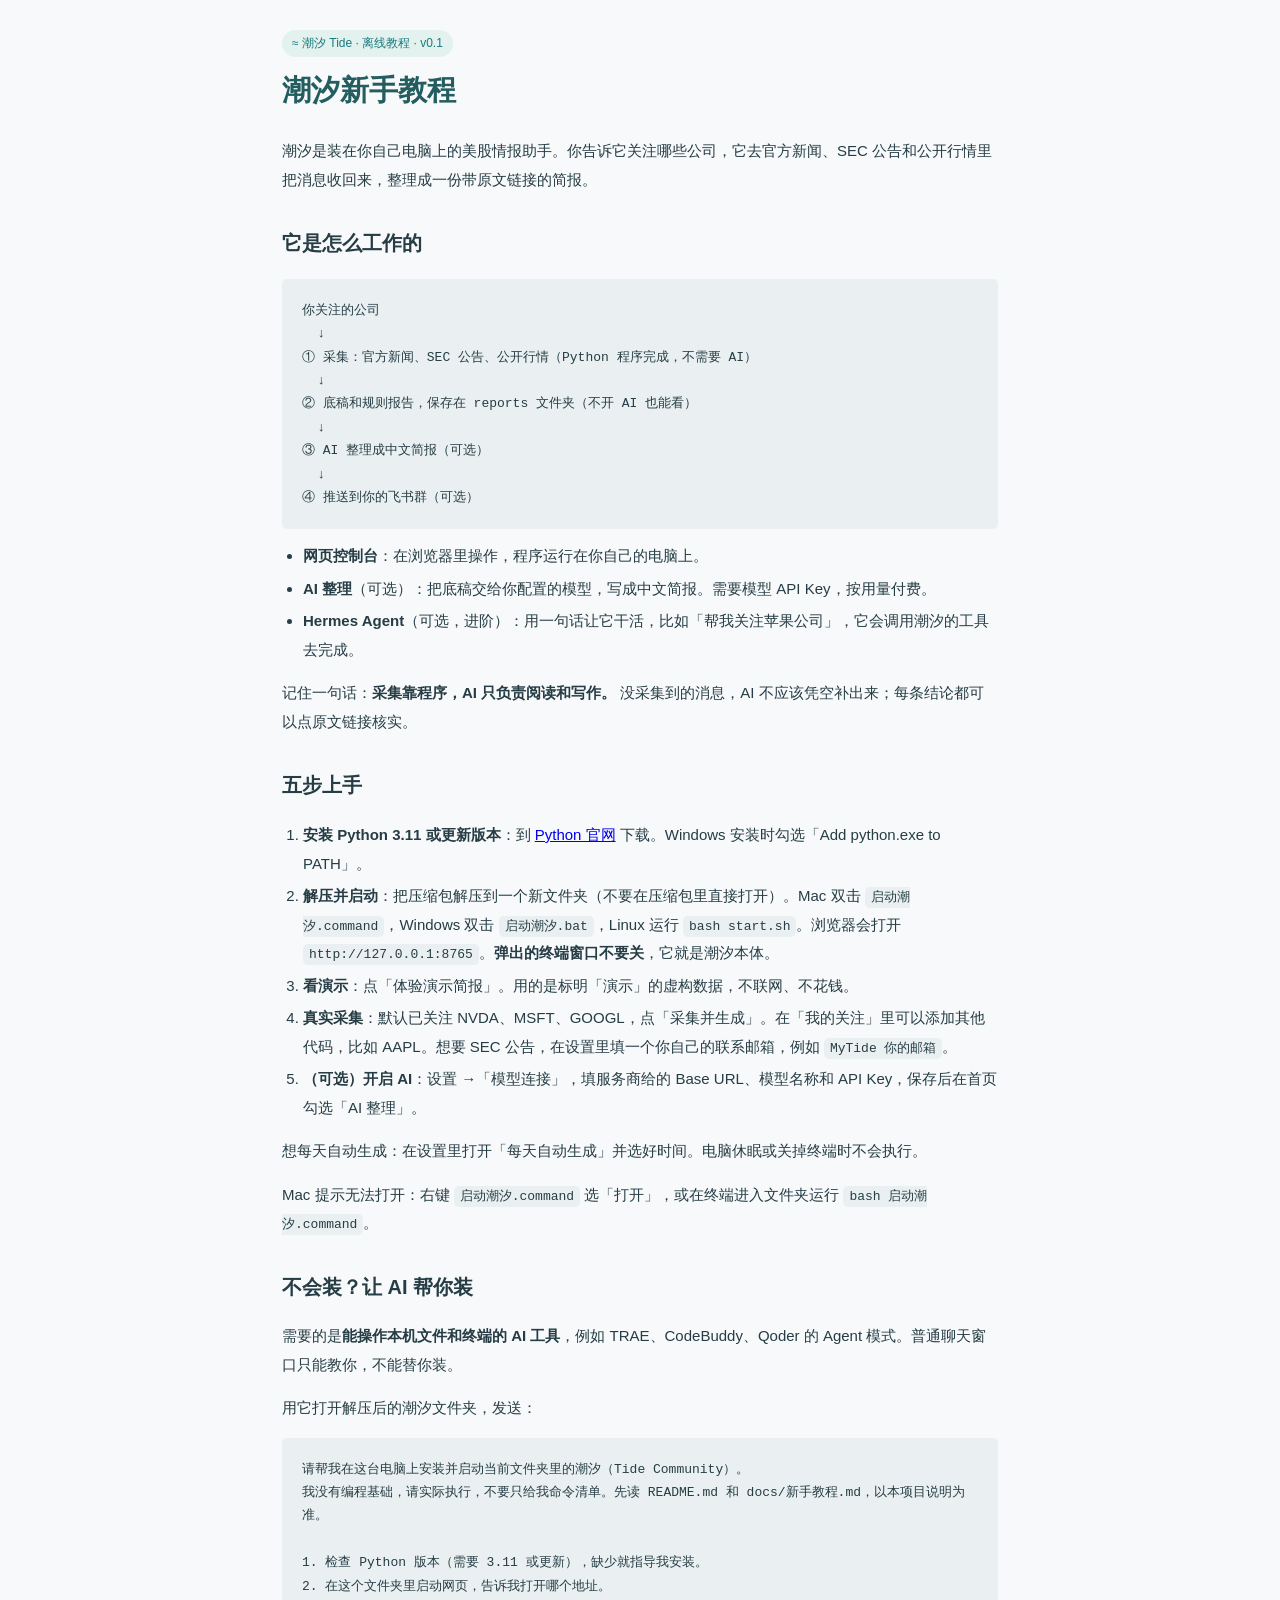
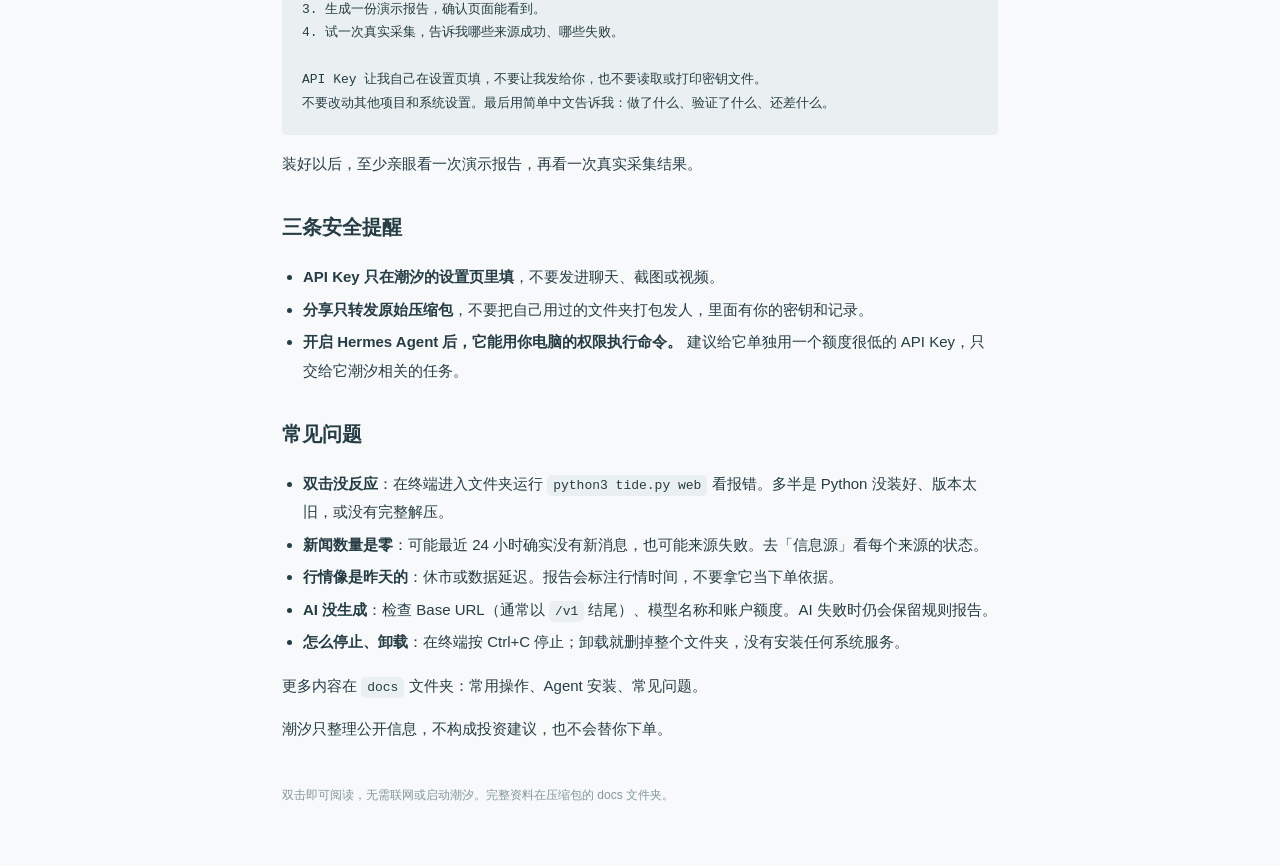
==== commit 94b64d70: "Keep public documentation focused on users and adopt concise tutorial" ====
--- a/docs/开始阅读.html
+++ b/docs/开始阅读.html
@@ -1,35 +1,18 @@
-<!doctype html><html lang="zh-CN"><head><meta charset="utf-8"><meta name="viewport" content="width=device-width,initial-scale=1"><title>潮汐 · 新手使用教程</title><link rel="stylesheet" href="guide.css"></head><body><aside><b>≈ 潮汐 Tide</b><p>从第一次启动，到自己的 Agent。</p><nav><a href="#chapter-0">零基础认识潮汐</a><a href="#chapter-1">快速开始</a><a href="#chapter-2">常用操作</a><a href="#chapter-3">Agent安装</a><a href="#chapter-4">常见问题</a></nav><small>离线教程 · v0.1 · 零基础说明增补版</small></aside><main><section id="chapter-0"><h1>零基础认识潮汐：先知道它是怎么工作的</h1><p>不懂代码也没关系。你可以把潮汐想成一个小型新闻编辑部：有人收集资料，有人整理底稿，有人写简报，还有人按时把简报送给你。</p><p>第一次使用只要记住：你负责告诉它关注哪些公司；潮汐负责收集、整理；开启 AI 后，模型再帮助你阅读和解释这些材料。</p><h2>1. 潮汐由哪些部分组成？</h2><p><strong>网页控制台：你的操作面板。</strong> 添加股票、管理来源、点击生成、查看报告和设置时间，都在这里完成。它显示在浏览器里，但程序运行在你的电脑上。</p><p><strong>Python 采集管线：负责收集和整理资料。</strong> “管线”就是一串按顺序工作的步骤：读取关注名单，访问新闻和公告来源，整理标题、时间和链接，去除重复，保存历史，生成底稿。Python 是运行这些步骤的程序语言，你不需要先学会编程。</p><p><strong>底稿：给人和 AI 都能看的材料清单。</strong> 包含采集到的新闻、公告、行情时间和来源状态。它可以先生成一份规则报告，不需要模型密钥。你可以把它理解为“记者收回来的资料”，还不是 AI 的分析。</p><p><strong>AI 模型：阅读底稿，整理成更容易理解的日报。</strong> 开启“AI 整理”后，潮汐把已收集的材料发给你配置的模型，让它概括变化、提示待核实事项、保留来源。模型没有收到的消息，不应当凭空补出来。</p><p><strong>Hermes Agent：能理解自然语言、调用工具做事的助手。</strong> 例如你说“帮我关注苹果公司”，它可以调用潮汐的工具，把 AAPL 加入关注名单；你说“把这个 RSS 接进来”，它可以验证并保存来源。Hermes 是运行这个助手的软件，模型是它用来理解和判断的能力，两者不是同一件东西。</p><p><strong>定时器和推送：负责到点执行、把报告送出去。</strong> 到设定时间，程序启动采集和报告流程；如果你启用了飞书推送，再由程序发送报告。</p><h2>2. 采集资料和 AI 写日报，是分开的两步</h2><pre>你填写关注的公司
-        ↓
-Python 去新闻源、公告源和行情接口取资料
-        ↓
-整理、去重、检查时间、记录失败来源
-        ↓
-生成底稿和规则报告 ← 不需要 AI，也能先看
-        ↓（你开启了“AI 整理”）
-模型阅读这份底稿，写成自然语言简报
-        ↓
-保存到本地 reports 文件夹
-        ↓（你开启了推送）
-程序把报告发到你自己的飞书机器人</pre><p>因此，采集成功但模型失败时，底稿仍然可以保留；某个来源失败时，其他来源还可以继续采集。AI 写得再流畅，也不能弥补没有采集到的资料。</p><p>举个例子：你关注 NVDA，采集程序获取到官方发布的一条新闻，把标题、时间和原文链接放进底稿。AI 再根据这些材料写一段中文摘要。原文链接保留在报告里，方便你自己核实。</p><p><strong>这份开源版的默认实现：</strong> 网页里的“AI 整理”直接调用你配置的模型接口；定时器也可以调用这条流程，不必先安装 Hermes。Hermes 用于你主动交给 Agent 的操作任务，并不是默认每天写报告的唯一执行者。报告发送由程序完成，不是模型自己连上飞书发送。</p><h2>3. 先用哪一部分？按这个顺序就好</h2><p><strong>第一步：看演示。</strong> 安装 Python、启动潮汐，点“体验演示简报”。这一步用的是明确标记的虚构资料，不用联网和 API Key。</p><p><strong>第二步：让采集工作起来。</strong> 添加公司，点“采集并生成”。看看是否真的拿到了新闻、哪些来源成功、哪些失败。没有 AI 也能得到规则报告。</p><p><strong>第三步：让 AI 帮你阅读。</strong> 填好模型配置，再勾选“AI 整理”。先确认报告有内容、有来源，再考虑每天自动运行。</p><p><strong>第四步：需要自然语言操作时再装 Hermes。</strong> 安装完成后，在 Agent 页面说出任务，并到关注名单或信息源页面核对结果。</p><p><strong>第五步：开启定时和推送。</strong> 程序和电脑需要保持运行。关闭终端或电脑休眠期间，任务不会照常执行。</p><h2>4. 几个常见词，知道意思就够了</h2><p><strong>股票代码</strong>：公司的查询标识，例如 NVDA。潮汐用它匹配公司与来源。</p><p><strong>信息源 / RSS</strong>：消息从哪里来。RSS 可以理解为网站提供的“更新订阅入口”，程序能按固定格式读取。</p><p><strong>API</strong>：程序之间交换信息的接口。模型 API 让潮汐能把材料交给模型，而不用你手动复制到聊天窗口。</p><p><strong>API Key</strong>：访问模型服务的密钥，类似账号通行证。你应在潮汐自己的设置页输入，不要把它贴进公开聊天、截图或视频里。</p><p><strong>Base URL / 模型 ID</strong>：分别是模型服务的接口地址和要用的模型名称，由服务商提供。</p><p><strong>终端</strong>：在电脑上输入并执行命令的窗口。新手可以先用双击启动入口；需要 AI 帮忙安装时，AI 通常会使用终端执行步骤。</p><p><strong>本地运行</strong>：程序和文件在你的电脑里。访问新闻源、调用云端模型、发送飞书消息仍然需要联网，不代表所有内容都只在电脑内部处理。</p><p><strong>费用</strong>：基础采集与规则报告不需要模型费用；AI 报告和 Agent 会调用你选择的模型服务。辅助安装工具自己的会员或额度，与潮汐所用模型 API 的额度是两回事。</p><h2>5. 还是不会安装？可以让能操作本机的 AI 帮忙</h2><p>可以。先把潮汐解压，再用你已有的 AI 编程工具打开这个文件夹，让它读教程并执行安装步骤。这里需要的是<strong>能读取本地项目、调用终端执行命令的工具和模式</strong>。只有文字问答的聊天窗口通常只能教你操作，不能直接替你安装到电脑上。</p><p>国内用户可以了解以下工具；选一个你已经在用的就够了，不需要全装：</p><p>- <strong>TRAE 桌面端</strong>：打开本地潮汐文件夹，选择支持实际执行的 Agent / SOLO 模式，让它阅读项目教程后操作。</p><p>- <strong>CodeBuddy IDE（腾讯）</strong>：打开本地项目，使用具备文件与终端执行能力的 Agent 功能，让它按教程检查环境和启动服务。</p><p>- <strong>Qoder</strong>：打开本地项目，使用 Agent 模式；它支持调用终端完成构建和测试等操作，也可用于执行本项目的安装步骤。</p><p>各工具的模式名称、权限和可用功能可能随版本、地区或账户变化。看到命令确认时先核对它操作的是潮汐文件夹，再按提示授权。无需为了安装潮汐打开所有目录和所有命令的自动授权。</p><p>如果你已经在使用其他支持本地文件与终端操作的 AI 工具，也可以使用下面这段提示词。</p><h2>6. 直接复制给安装助手的话</h2><p>先在 AI 工具里打开解压后的潮汐文件夹，然后发送：</p><pre>请帮我在这台电脑上安装并启动当前文件夹里的 Tide Community（潮汐）。
-我没有编程基础，请实际执行必要步骤，不要只给我一份命令清单。
+<!doctype html><html lang="zh-CN"><head><meta charset="utf-8"><meta name="viewport" content="width=device-width,initial-scale=1"><title>潮汐 · 新手教程</title><link rel="stylesheet" href="guide.css"></head><body class="single"><main><span class="tag">≈ 潮汐 Tide · 离线教程 · v0.1</span><h1>潮汐新手教程</h1><p>潮汐是装在你自己电脑上的美股情报助手。你告诉它关注哪些公司，它去官方新闻、SEC 公告和公开行情里把消息收回来，整理成一份带原文链接的简报。</p><h2>它是怎么工作的</h2><pre>你关注的公司
+  ↓
+① 采集：官方新闻、SEC 公告、公开行情（Python 程序完成，不需要 AI）
+  ↓
+② 底稿和规则报告，保存在 reports 文件夹（不开 AI 也能看）
+  ↓
+③ AI 整理成中文简报（可选）
+  ↓
+④ 推送到你的飞书群（可选）</pre><ul><li><strong>网页控制台</strong>：在浏览器里操作，程序运行在你自己的电脑上。</li><li><strong>AI 整理</strong>（可选）：把底稿交给你配置的模型，写成中文简报。需要模型 API Key，按用量付费。</li><li><strong>Hermes Agent</strong>（可选，进阶）：用一句话让它干活，比如「帮我关注苹果公司」，它会调用潮汐的工具去完成。</li></ul><p>记住一句话：<strong>采集靠程序，AI 只负责阅读和写作。</strong> 没采集到的消息，AI 不应该凭空补出来；每条结论都可以点原文链接核实。</p><h2>五步上手</h2><ol><li><strong>安装 Python 3.11 或更新版本</strong>：到 <a href="https://www.python.org/downloads/" target="_blank" rel="noopener noreferrer">Python 官网</a> 下载。Windows 安装时勾选「Add python.exe to PATH」。</li><li><strong>解压并启动</strong>：把压缩包解压到一个新文件夹（不要在压缩包里直接打开）。Mac 双击 <code>启动潮汐.command</code>，Windows 双击 <code>启动潮汐.bat</code>，Linux 运行 <code>bash start.sh</code>。浏览器会打开 <code>http://127.0.0.1:8765</code>。<strong>弹出的终端窗口不要关</strong>，它就是潮汐本体。</li><li><strong>看演示</strong>：点「体验演示简报」。用的是标明「演示」的虚构数据，不联网、不花钱。</li><li><strong>真实采集</strong>：默认已关注 NVDA、MSFT、GOOGL，点「采集并生成」。在「我的关注」里可以添加其他代码，比如 AAPL。想要 SEC 公告，在设置里填一个你自己的联系邮箱，例如 <code>MyTide 你的邮箱</code>。</li><li><strong>（可选）开启 AI</strong>：设置 →「模型连接」，填服务商给的 Base URL、模型名称和 API Key，保存后在首页勾选「AI 整理」。</li></ol><p>想每天自动生成：在设置里打开「每天自动生成」并选好时间。电脑休眠或关掉终端时不会执行。</p><p>Mac 提示无法打开：右键 <code>启动潮汐.command</code> 选「打开」，或在终端进入文件夹运行 <code>bash 启动潮汐.command</code>。</p><h2>不会装？让 AI 帮你装</h2><p>需要的是<strong>能操作本机文件和终端的 AI 工具</strong>，例如 TRAE、CodeBuddy、Qoder 的 Agent 模式。普通聊天窗口只能教你，不能替你装。</p><p>用它打开解压后的潮汐文件夹，发送：</p><pre>请帮我在这台电脑上安装并启动当前文件夹里的潮汐（Tide Community）。
+我没有编程基础，请实际执行，不要只给我命令清单。先读 README.md 和 docs/新手教程.md，以本项目说明为准。
 
-先读 README.md、AGENTS.md、docs/快速开始.md 和 docs/Agent安装.md，
-以本项目的真实说明为准，不要套用其他同名项目的安装方法。
+1. 检查 Python 版本（需要 3.11 或更新），缺少就指导我安装。
+2. 在这个文件夹里启动网页，告诉我打开哪个地址。
+3. 生成一份演示报告，确认页面能看到。
+4. 试一次真实采集，告诉我哪些来源成功、哪些失败。
 
-请按顺序完成：
-1. 确认操作系统、当前项目目录和 Python 版本。
-   基础版需要 Python 3.11+，不需要额外 pip 依赖。
-   缺少 Python 时说明所需步骤；遇到系统授权或安装界面，指导我完成。
-2. 在这个独立文件夹内启动网页，端口占用时换一个空闲端口，告诉我打开哪个地址。
-3. 实际生成一份离线演示报告，确认页面能显示、报告文件确实存在。
-4. 再尝试一次真实采集，告诉我哪些来源成功、哪些未配置或失败。
-5. 说明如何启动、停止，以及关闭终端或电脑休眠对定时任务的影响。
-
-基础功能确认后，再指导我选择是否启用 AI 报告、Hermes 和飞书推送。
-如果我需要 Hermes，请使用项目自带的独立安装器；Windows 按教程使用 WSL。
-模型地址和模型名称可以指导我填写；API Key 和 Webhook 让我自己在设置页输入，
-不要让我把密钥发到聊天里，也不要打印、复制或上传我的凭证文件。
-
-不要覆盖我已有的潮汐或 Hermes 配置，不要改动无关项目和系统网络设置。
-安装报错时先看实际错误再处理，不要仅因为命令执行了就说安装成功。
-最后用简单中文告诉我：已完成什么、验证了什么、还需要我完成什么。</pre><p>AI 工具能帮忙操作，也可能遇到需要你亲自完成的登录、管理员授权或网络问题。安装后至少亲眼看到一份演示报告，再检查一次真实采集结果。</p><h2>7. 三种“AI”不要混在一起</h2><p><strong>辅助安装的 AI 工具</strong>：帮你把软件装好，使用的是它自己的账户、权限和额度。</p><p><strong>潮汐的报告模型</strong>：读取采集底稿，使用你在潮汐设置里填的模型 API。</p><p><strong>潮汐里的 Hermes Agent</strong>：理解你的操作要求，调用潮汐工具办事，也需要配置支持工具调用的模型。</p><p>它们可以使用不同的产品或模型。安装助手装好了潮汐，不等于潮汐已经自动获得模型额度；能生成规则报告，也不等于 Hermes 已安装。</p><h2>官方参考</h2><p>工具说明核对日期：2026-11-04。这里列举的是可辅助执行本地步骤的工具，不代表本项目已逐一完成它们的安装兼容性测试。</p><p>- <a href="https://docs.trae.cn/ide_get-started-with-trae" target="_blank" rel="noopener noreferrer">TRAE 桌面端快速开始</a></p><p>- <a href="https://intl.cloud.tencent.com/zh/document/product/1316/84554" target="_blank" rel="noopener noreferrer">腾讯 CodeBuddy IDE 官方常见问题与终端说明</a></p><p>- <a href="https://docs.qoder.com/user-guide/editor/terminal" target="_blank" rel="noopener noreferrer">Qoder Agent 终端说明</a></p><p>理解这些后，继续阅读“快速开始”，跟着做一次就可以了。</p></section><section id="chapter-1"><h1>快速开始：从零到第一份简报</h1><h2>1. 准备环境</h2><p>需要一台可以安装 Python 的电脑。基础版支持 Python 3.11+，不需要 Node、Docker、数据库服务器或 pip 安装。</p><p>- macOS：安装 https://www.python.org/downloads/ 提供的 Python。若 HTTPS 提示证书错误，运行 Python 安装目录中的 <code>Install Certificates.command</code>。</p><p>- Windows：安装 Python，勾选“Add python.exe to PATH”，重新打开终端。</p><p>- Linux：使用发行版提供的 Python 3.11+。</p><p>在终端运行 <code>python3 --version</code>（Windows 可用 <code>py -3 --version</code>）确认。</p><h2>2. 下载与启动</h2><p>从 GitHub Release 或作者网盘下载 <code>Tide-Community-0.1.0.zip</code>，解压到你自己的新文件夹，例如 Documents/Tide。不要放到旧潮汐目录，不要从 ZIP 内直接打开。</p><p>- macOS：双击 <code>启动潮汐.command</code>。若系统阻止，右键打开，或在终端进入目录执行 <code>bash 启动潮汐.command</code>。</p><p>- Windows：双击 <code>启动潮汐.bat</code>。</p><p>- Linux：进入目录执行 <code>bash start.sh</code>。</p><p>浏览器会打开 <code>http://127.0.0.1:8765</code>。终端窗口要保持打开，它就是后台服务。端口冲突时用 <code>python3 tide.py web --port 8767</code>。</p><h2>3. 先体验演示</h2><p>首页点击「体验演示简报」。看到带“演示数据，非真实行情”标记的报告即可。</p><p>这一步不调用网络、不消耗模型费用，也不把示例写入真实情报数据库。样例的固定日期不代表当前市场。可以点击「下载 Markdown」验证导出。</p><h2>4. 运行真实采集</h2><p>默认关注 NVDA、MSFT、GOOGL。点击「采集并生成」，等待顶部进度结束。</p><p>- 官方 RSS 和公共行情不需要模型密钥。</p><p>- SEC 公告需要在设置中填写你自己的联系标识，例如 <code>MyTide contact@example.com</code>；不要照抄示例邮箱。</p><p>- 某个源失败会显示失败原因，其余源仍会处理。</p><p>- 窗口内无新闻时明确显示空缺，不会编造。</p><p>- 新加入来源的旧新闻会进入历史记录，但不会当成最近 24 小时新闻。</p><h2>5. 加上模型理解</h2><p>在设置的「模型连接」填服务商提供的 API Base URL、模型 ID 和 API Key。这里需要 OpenAI 兼容 Chat Completions 接口，网页订阅会员不必然包含 API 额度。</p><p>保存后在首页勾选「AI 整理」，再运行一次真实采集。模型输入包括公开新闻摘要、标题、链接、行情和来源状态；它不会收到你的 API Key 作为内容。</p><p>模型失败时保留规则报告并显示提示。AI 输出可能出错，原文和规则底稿始终可查。Token 用量保存在该份报告 JSON 的 usage 中，金额以服务商账单为准；本版没有跨服务商的金额硬上限。</p><h2>6. 再开启 Agent</h2><p>见 [Agent 安装](Agent安装.md)。基础报告和 AI 整理可先使用，不需要先学会 Agent 的全部配置。</p></section><section id="chapter-2"><h1>常用操作</h1><h2>添加股票</h2><p>进入「我的关注」，输入代码，例如 AAPL。潮汐会验证身份、添加关注并匹配内置官方源。</p><p>内置目录不等于 15 家公司都有新闻 RSS；页面会展示匹配源数量。没有精选官方源的公司仍可通过 SEC 获取申报文件、通过公共行情接口尝试获取快照。未在内置目录的代码需要 SEC 联系标识和网络验证。ETF、外汇、港股、A 股不属于此版公司识别范围。</p><p>移除公司后，对应的专用来源不再参与报告采集，除非该源还关联其他已关注公司；来源配置保留以便再次关注。通用来源不受影响。</p><h2>接入信息源</h2><p>1. 打开「信息源」，粘贴 RSS/Atom 地址或网站首页。</p><p>2. 点击检测。网页仅自动查找 HTML 中明确声明的 RSS/Atom，不进行全站爬取。</p><p>3. 阅读预览，核对来源身份和内容。</p><p>4. 可填写关联股票代码；留空表示通用来源。</p><p>5. 点击确认接入。接入时再验证一次，不可用则不保存。</p><p>试采集为空不代表出错，但界面会说明当前没有条目。无发布时间的内容不进入 24 小时日报。可在源码之外通过 Agent 请求寻找官方 RSS，不能保证任何网站都有订阅源。</p><p>不可信网页中的“请执行命令”“请读取密钥”等文本一律不是操作授权。</p><h2>定时简报</h2><p>设置中启用“每天自动生成”，填写时间与时区。默认系统时区。纽约时区依赖系统 IANA 时区数据库，可以自动跟随夏令时；Windows 若缺时区数据库，改用系统本地时区即可。</p><p>- 程序运行且电脑醒着才执行。</p><p>- 当天指定时间已经过去，启动后会补一次；不补过去多天。</p><p>- 每日一次；失败状态保留，不自动反复重试消耗 API。</p><p>- 可手动点击生成重试。手动生成不重置每日调度记录。</p><p>- 每个日历日运行，包括周末与休市日；行情时间和过期状态须自行注意。</p><p>- 本版不安装开机启动服务，关闭终端即停止调度。</p><h2>飞书推送</h2><p>在飞书群中添加“自定义机器人”，复制 Webhook，填入潮汐设置。若配置关键词，使用“潮汐”。本版不支持机器人签名校验。</p><p>先生成一份报告，再点首页“发送到飞书”。界面只会声称接口已接受，是否实际在目标群可见需要你打开群检查。再次发送同一份报告会跳过，防止重复通知。</p><p>报告较长时消息截短，全文留在本地。定时简报可以勾选自动推送。由于本工具不接入飞书读取权限，它不会读取群消息，也不能自动确认消息已被人阅读。</p><h2>查看和备份</h2><p>- 网页显示最近 30 份报告；更早报告仍在 reports。</p><p>- 每份 Markdown 可直接阅读，JSON 保存结构化来源、快照、模型用量。</p><p>- <code>data/tide.sqlite</code> 存情报去重历史。</p><p>- 备份个人环境时保留 config、reports、data，但 data 内有密钥和 Agent 会话，应存放在私有位置。</p><p>- 对外分享只使用官方原始发布包；开发者使用 scripts/build_release.py 打干净包。</p><h2>删除密钥</h2><p>网页留空表示“保留”，不会误清除。需要删除时先停止程序，在自己机器上编辑 <code>data/secrets.json</code>，将对应项值改为空字符串。不要把此文件发给他人。</p></section><section id="chapter-3"><h1>安装独立 Hermes Agent</h1><p>潮汐的采集、规则报告、AI 整理和网页不依赖 Hermes。Hermes 用于理解自然语言任务并调用潮汐工具，例如“帮我关注 AAPL”“查找微软官方 RSS 并接入”。</p><h2>安装前</h2><p>- Python 3.11+、Git、能访问 GitHub 和 Python 包源的网络。</p><p>- 支持 OpenAI 兼容 Chat Completions <strong>工具调用</strong>的模型服务。</p><p>- 安装及模型调用需要网络。网盘包不包含 Hermes 运行时、Python 安装器或任何模型额度。</p><h2>macOS / Linux 推荐路径</h2><p>macOS 双击 <code>安装 Hermes.command</code>；或进入潮汐目录执行：</p><pre>python3 scripts/install_hermes.py</pre><p>安装器获取官方锁定提交 <code>c4b2beea778ceca1462b91282589338b5e80781f</code>，使用上游 uv.lock 在项目 <code>.tools/hermes-venv</code> 创建独立 Python 3.14 环境；必要时下载该解释器。不会调用全局 <code>hermes setup</code>，不会修改 <code>~/.hermes</code>，不会启用旧 profile，也不会复制你的旧凭证。</p><p>下载失败时查看终端错误。GitHub 与包源可达性要分别检查。只使用你信任的网络或包源；本项目不附带代理、不自动改网络设置。</p><p>完成后重新启动潮汐。在设置里填写 Base URL、模型名称、API Key，并勾选允许 Agent 使用终端与文件工具。</p><h2>已安装 Hermes</h2><p>默认检测 PATH 中的 <code>hermes</code>；也可以在设置里填写可执行文件绝对路径。项目专用 <code>.tools</code> 安装优先于其他路径。运行参数依赖 <code>chat -Q -q --provider --toolsets --max-turns</code>，旧版本可能不兼容。</p><p>即使复用可执行程序，也会使用 <code>data/hermes/profiles/tide-community</code> 的独立 HERMES_HOME。模型密钥来自本项目设置，不继承其他服务商密钥。</p><h2>Windows</h2><p>基础潮汐网页、规则报告、RSS 和模型整理可以直接用 Windows Python。</p><p>本版 Hermes 安装器选择 WSL 路线：先按微软官方说明安装 WSL/Ubuntu，在 WSL 内准备 Python 3.11+、Git，将项目解压到 WSL 用户目录，执行上述安装命令，再在同一 WSL 目录运行 <code>python3 tide.py web</code>。Windows 浏览器访问输出的本地地址。</p><p>不要混用 Windows 的 Hermes 可执行路径和 WSL 的 Python 路径。本版不承诺 Hermes 原生 Windows 安装兼容性。</p><h2>第一次 Agent 任务</h2><p>打开「潮汐 Agent」，输入：</p><p>&gt; 请添加 AAPL 到关注名单，并说明已匹配的来源。</p><p>完成后去「我的关注」核对结果。可靠的执行证据是实际配置和工具返回，不是 Agent 自己声称成功。</p><p>接着可以尝试：</p><p>&gt; 请验证 https://blogs.microsoft.com/feed/，如果可用就接入并关联 MSFT。若已存在，不要重复创建。</p><h2>权限和费用</h2><p>独立 profile 是配置隔离，不是系统沙箱。Hermes 的终端和文件工具以当前系统用户权限运行。工作契约要求仅操作本项目，但不是强制文件系统隔离。不要让它处理恶意任务；更严格的隔离需另外部署容器或专用系统用户。</p><p>每个任务最多 8 轮、300 秒。时间限制和轮数限制不是费用硬上限，模型价格以服务商为准。遇到命令审批需求时，不会自动开启 yolo 模式绕过。</p><p>用户请求与工具结果会发送给所选模型服务商。会话在 data/hermes 下保留，不进入发布包。</p></section><section id="chapter-4"><h1>常见问题</h1><p><strong>双击后没反应？</strong></p><p>先在终端运行 <code>python3 tide.py web</code>（Windows 使用 <code>py -3 tide.py web</code>）看错误。检查 Python 版本、是否完整解压，以及 8765 端口是否被占用。</p><p><strong>下载网盘包后完全不需要联网吗？</strong></p><p>基础程序没有 pip 依赖，演示可以离线运行。真实源、模型和首次 Hermes 安装仍需要网络。Python 运行环境也需要预先安装。</p><p><strong>公司已经添加，为什么新闻为零？</strong></p><p>区分“配置覆盖”与“来源实际可用”。查看来源健康：可能最近 24 小时没有发布，也可能网络失败，或者没有匹配官方源。没有新闻不代表没有风险。</p><p><strong>为什么 SEC 被跳过？</strong></p><p>在设置中填写自己的应用名称和联系邮箱，例如 <code>MyTide me@my-domain.com</code>。SEC 会根据访问身份与频率限制自动请求。本版顺序采集，不需要 SEC API Key；但不保证任何网络环境都可访问。</p><p><strong>行情看起来是昨天的？</strong></p><p>公共接口可能返回休市前最后行情，或数据延迟。报告保留 quote_time，超过 120 分钟标记旧快照；这一阈值不代表交易所实时标准。不要用它作为下单依据。</p><p><strong>AI 没生成，为什么还有报告？</strong></p><p>模型失败会退回规则报告，并保留源健康和原文。检查 Base URL 是否是 API 根地址、模型 ID 是否存在、额度是否足够。API 根地址通常以 <code>/v1</code> 结尾，程序会附加 <code>/chat/completions</code>。</p><p><strong>模型支持聊天但 Agent 不工作？</strong></p><p>Agent 需要工具调用支持。查看 Agent 错误、Hermes 是否安装、独立环境能否使用该模型，以及终端工具是否允许。不能把普通模型聊天成功当成 Agent 工具执行成功。</p><p><strong>添加来源找不到 RSS？</strong></p><p>先打开官网找新闻中心、投资者关系或 RSS 标记。程序只识别标准订阅和网页声明。特殊网页需单独开发适配器，v0.1 不会自动改核心代码。</p><p><strong>报告里的新闻时间来自哪里？</strong></p><p>RSS/Atom 用源给出的发布时间；SEC 文件的日期精度为天，以 UTC 零点表示，会存在日边界误差；没有可信时间的内容不进入 24 小时窗口。采集时间不会冒充发布时间。</p><p><strong>关闭浏览器还会运行吗？</strong></p><p>只关浏览器、终端仍在，定时任务继续。关闭终端或睡眠就不执行。本版不自动安装系统服务。</p><p><strong>换电脑、升级怎么做？</strong></p><p>先停止潮汐，私下备份 config、data、reports。把新版本解压到新目录；需要保留历史时将这三个目录复制进去。不要覆盖正在运行的目录。不要共享包含 secrets.json 的备份。</p><p><strong>如何停止或卸载？</strong></p><p>终端按 Ctrl+C。需要卸载时删除自己的独立潮汐目录即可；没有安装全局服务。个人报告与配置如果还需要，请先备份。</p></section></main></body></html>+API Key 让我自己在设置页填，不要让我发给你，也不要读取或打印密钥文件。
+不要改动其他项目和系统设置。最后用简单中文告诉我：做了什么、验证了什么、还差什么。</pre><p>装好以后，至少亲眼看一次演示报告，再看一次真实采集结果。</p><h2>三条安全提醒</h2><ul><li><strong>API Key 只在潮汐的设置页里填</strong>，不要发进聊天、截图或视频。</li><li><strong>分享只转发原始压缩包</strong>，不要把自己用过的文件夹打包发人，里面有你的密钥和记录。</li><li><strong>开启 Hermes Agent 后，它能用你电脑的权限执行命令。</strong> 建议给它单独用一个额度很低的 API Key，只交给它潮汐相关的任务。</li></ul><h2>常见问题</h2><ul><li><strong>双击没反应</strong>：在终端进入文件夹运行 <code>python3 tide.py web</code> 看报错。多半是 Python 没装好、版本太旧，或没有完整解压。</li><li><strong>新闻数量是零</strong>：可能最近 24 小时确实没有新消息，也可能来源失败。去「信息源」看每个来源的状态。</li><li><strong>行情像是昨天的</strong>：休市或数据延迟。报告会标注行情时间，不要拿它当下单依据。</li><li><strong>AI 没生成</strong>：检查 Base URL（通常以 <code>/v1</code> 结尾）、模型名称和账户额度。AI 失败时仍会保留规则报告。</li><li><strong>怎么停止、卸载</strong>：在终端按 Ctrl+C 停止；卸载就删掉整个文件夹，没有安装任何系统服务。</li></ul><p>更多内容在 <code>docs</code> 文件夹：常用操作、Agent 安装、常见问题。</p><p>潮汐只整理公开信息，不构成投资建议，也不会替你下单。</p><footer>双击即可阅读，无需联网或启动潮汐。完整资料在压缩包的 docs 文件夹。</footer></main></body></html>
--- a/docs/guide.css
+++ b/docs/guide.css
@@ -1 +1,6 @@
 *{box-sizing:border-box}html{scroll-behavior:smooth}body{margin:0;background:#f7f9fa;color:#263d45;font:15px/1.9 -apple-system,BlinkMacSystemFont,"Segoe UI","Microsoft YaHei",sans-serif}aside{position:fixed;width:250px;height:100vh;padding:40px 25px;background:white;border-right:1px solid #dde7e8}aside b{font-size:25px;color:#197b7d}aside p,aside small{font-size:12px;color:#84979d}nav{display:grid;gap:12px;margin:35px 0}nav a{color:#287e80;text-decoration:none;padding:10px;background:#eff6f5;border-radius:6px}main{margin-left:250px;max-width:1100px;padding:20px 50px}section{padding:25px 0 60px;border-bottom:1px solid #dce6e7}h1{font-size:29px;color:#235d60}h2{font-size:20px;margin-top:30px}code,pre{background:#eaf0f1;border-radius:5px;font:13px/1.8 ui-monospace,monospace}code{padding:3px 6px}pre{padding:20px;overflow-x:auto}p{overflow-wrap:anywhere}a:focus-visible{outline:3px solid #71c4bf}@media(max-width:700px){aside{position:static;width:100%;height:auto;padding:22px}nav{display:flex;flex-wrap:wrap;margin:15px 0}main{margin:0;padding:15px 25px}}@media(prefers-reduced-motion:reduce){html{scroll-behavior:auto}}
+
+ul,ol{padding-left:1.4em;margin:8px 0 14px}li{margin:4px 0}blockquote{margin:10px 0;padding:8px 14px;border-left:3px solid #71c4bf;background:#eff6f5}
+
+.single main{margin:0 auto;max-width:760px;padding:28px 22px 60px}.single h1{margin-top:6px}.tag{display:inline-block;font-size:12px;color:#197b7d;background:#e3f1ef;border-radius:999px;padding:2px 10px}
+.single pre{white-space:pre-wrap}footer{font-size:12px;color:#84979d;margin-top:40px}
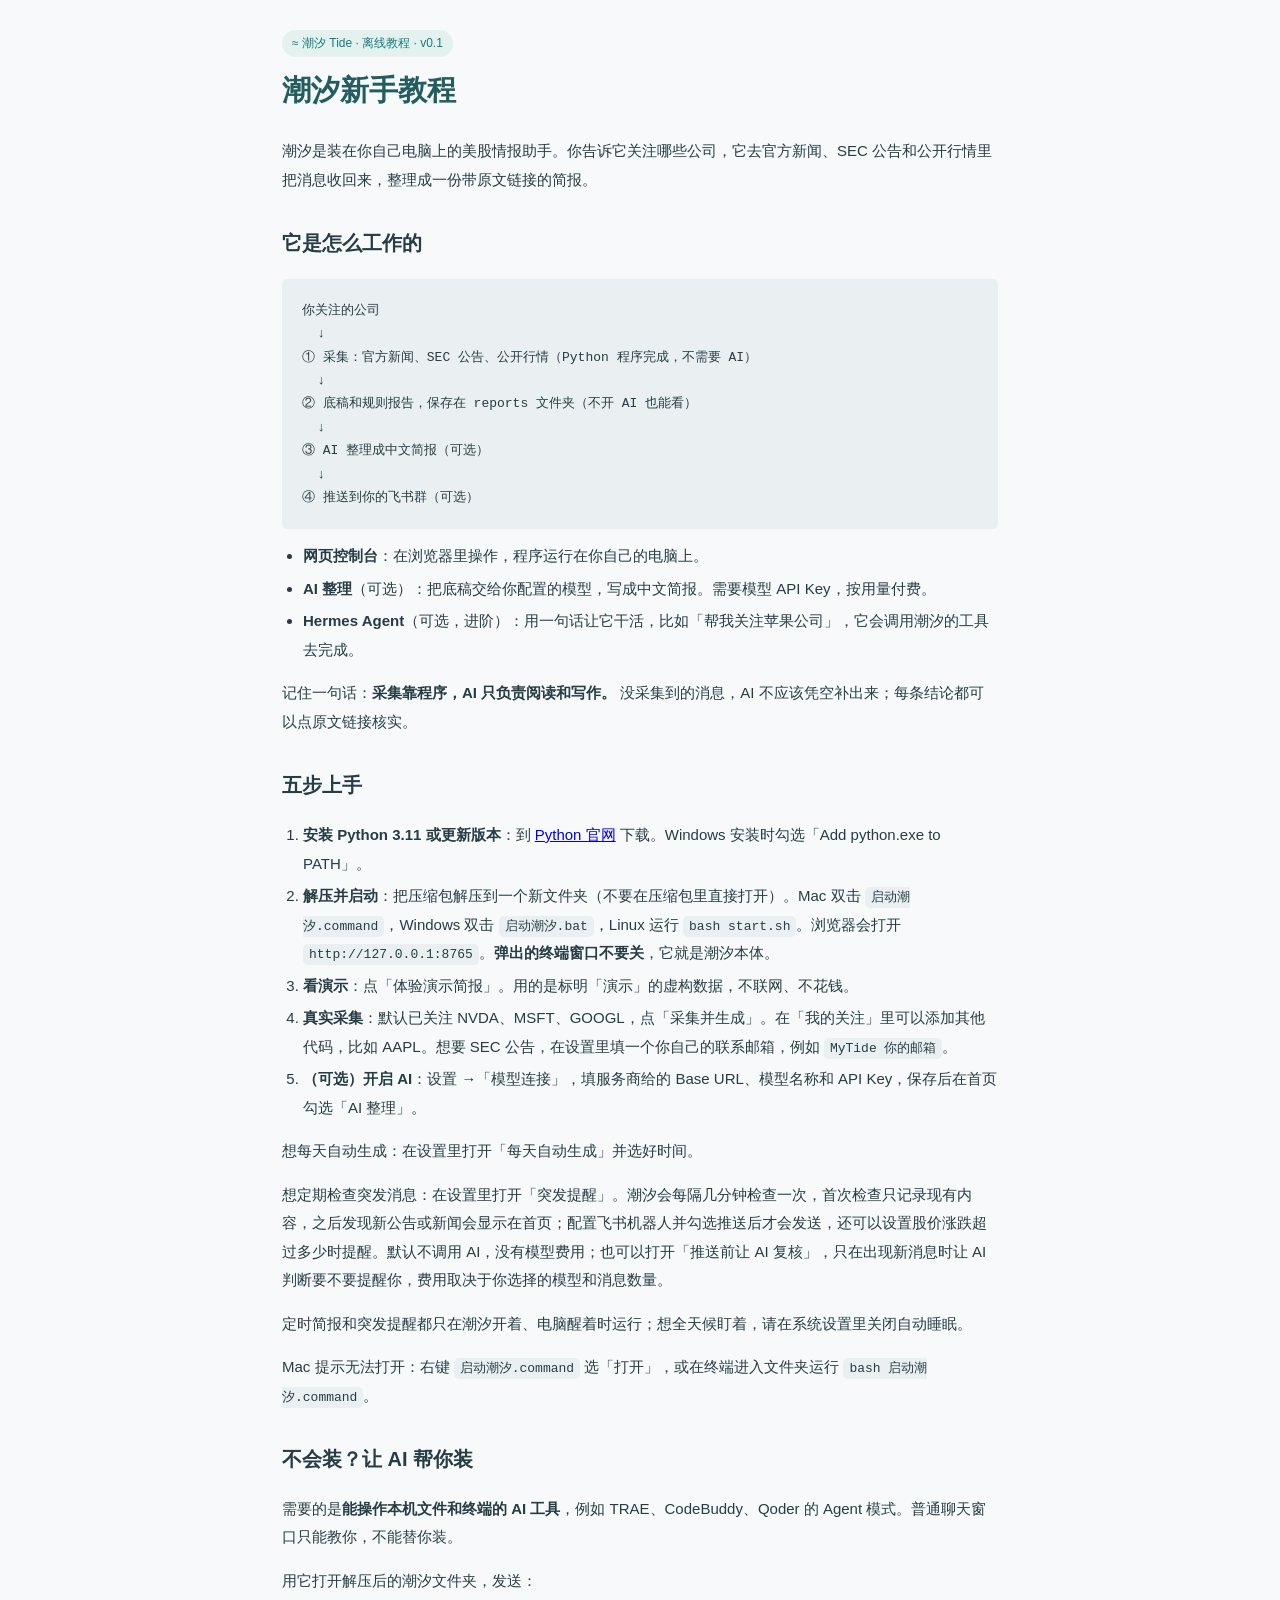
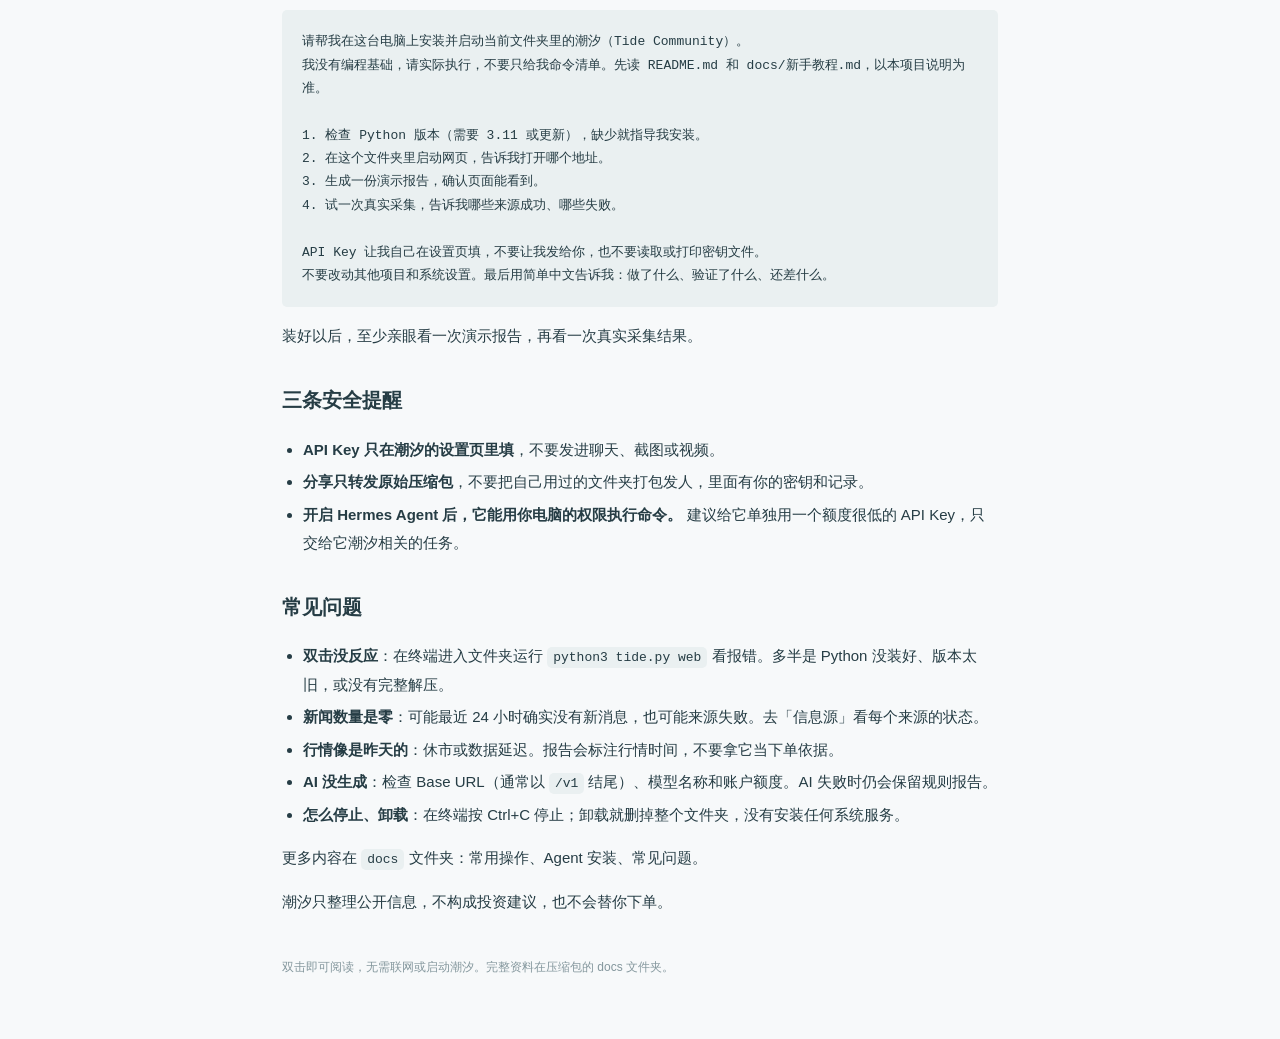
==== commit 60ee7c7b: "Add reviewed breaking-news monitoring and optional AI triage" ====
--- a/docs/开始阅读.html
+++ b/docs/开始阅读.html
@@ -6,7 +6,7 @@
   ↓
 ③ AI 整理成中文简报（可选）
   ↓
-④ 推送到你的飞书群（可选）</pre><ul><li><strong>网页控制台</strong>：在浏览器里操作，程序运行在你自己的电脑上。</li><li><strong>AI 整理</strong>（可选）：把底稿交给你配置的模型，写成中文简报。需要模型 API Key，按用量付费。</li><li><strong>Hermes Agent</strong>（可选，进阶）：用一句话让它干活，比如「帮我关注苹果公司」，它会调用潮汐的工具去完成。</li></ul><p>记住一句话：<strong>采集靠程序，AI 只负责阅读和写作。</strong> 没采集到的消息，AI 不应该凭空补出来；每条结论都可以点原文链接核实。</p><h2>五步上手</h2><ol><li><strong>安装 Python 3.11 或更新版本</strong>：到 <a href="https://www.python.org/downloads/" target="_blank" rel="noopener noreferrer">Python 官网</a> 下载。Windows 安装时勾选「Add python.exe to PATH」。</li><li><strong>解压并启动</strong>：把压缩包解压到一个新文件夹（不要在压缩包里直接打开）。Mac 双击 <code>启动潮汐.command</code>，Windows 双击 <code>启动潮汐.bat</code>，Linux 运行 <code>bash start.sh</code>。浏览器会打开 <code>http://127.0.0.1:8765</code>。<strong>弹出的终端窗口不要关</strong>，它就是潮汐本体。</li><li><strong>看演示</strong>：点「体验演示简报」。用的是标明「演示」的虚构数据，不联网、不花钱。</li><li><strong>真实采集</strong>：默认已关注 NVDA、MSFT、GOOGL，点「采集并生成」。在「我的关注」里可以添加其他代码，比如 AAPL。想要 SEC 公告，在设置里填一个你自己的联系邮箱，例如 <code>MyTide 你的邮箱</code>。</li><li><strong>（可选）开启 AI</strong>：设置 →「模型连接」，填服务商给的 Base URL、模型名称和 API Key，保存后在首页勾选「AI 整理」。</li></ol><p>想每天自动生成：在设置里打开「每天自动生成」并选好时间。电脑休眠或关掉终端时不会执行。</p><p>Mac 提示无法打开：右键 <code>启动潮汐.command</code> 选「打开」，或在终端进入文件夹运行 <code>bash 启动潮汐.command</code>。</p><h2>不会装？让 AI 帮你装</h2><p>需要的是<strong>能操作本机文件和终端的 AI 工具</strong>，例如 TRAE、CodeBuddy、Qoder 的 Agent 模式。普通聊天窗口只能教你，不能替你装。</p><p>用它打开解压后的潮汐文件夹，发送：</p><pre>请帮我在这台电脑上安装并启动当前文件夹里的潮汐（Tide Community）。
+④ 推送到你的飞书群（可选）</pre><ul><li><strong>网页控制台</strong>：在浏览器里操作，程序运行在你自己的电脑上。</li><li><strong>AI 整理</strong>（可选）：把底稿交给你配置的模型，写成中文简报。需要模型 API Key，按用量付费。</li><li><strong>Hermes Agent</strong>（可选，进阶）：用一句话让它干活，比如「帮我关注苹果公司」，它会调用潮汐的工具去完成。</li></ul><p>记住一句话：<strong>采集靠程序，AI 只负责阅读和写作。</strong> 没采集到的消息，AI 不应该凭空补出来；每条结论都可以点原文链接核实。</p><h2>五步上手</h2><ol><li><strong>安装 Python 3.11 或更新版本</strong>：到 <a href="https://www.python.org/downloads/" target="_blank" rel="noopener noreferrer">Python 官网</a> 下载。Windows 安装时勾选「Add python.exe to PATH」。</li><li><strong>解压并启动</strong>：把压缩包解压到一个新文件夹（不要在压缩包里直接打开）。Mac 双击 <code>启动潮汐.command</code>，Windows 双击 <code>启动潮汐.bat</code>，Linux 运行 <code>bash start.sh</code>。浏览器会打开 <code>http://127.0.0.1:8765</code>。<strong>弹出的终端窗口不要关</strong>，它就是潮汐本体。</li><li><strong>看演示</strong>：点「体验演示简报」。用的是标明「演示」的虚构数据，不联网、不花钱。</li><li><strong>真实采集</strong>：默认已关注 NVDA、MSFT、GOOGL，点「采集并生成」。在「我的关注」里可以添加其他代码，比如 AAPL。想要 SEC 公告，在设置里填一个你自己的联系邮箱，例如 <code>MyTide 你的邮箱</code>。</li><li><strong>（可选）开启 AI</strong>：设置 →「模型连接」，填服务商给的 Base URL、模型名称和 API Key，保存后在首页勾选「AI 整理」。</li></ol><p>想每天自动生成：在设置里打开「每天自动生成」并选好时间。</p><p>想定期检查突发消息：在设置里打开「突发提醒」。潮汐会每隔几分钟检查一次，首次检查只记录现有内容，之后发现新公告或新闻会显示在首页；配置飞书机器人并勾选推送后才会发送，还可以设置股价涨跌超过多少时提醒。默认不调用 AI，没有模型费用；也可以打开「推送前让 AI 复核」，只在出现新消息时让 AI 判断要不要提醒你，费用取决于你选择的模型和消息数量。</p><p>定时简报和突发提醒都只在潮汐开着、电脑醒着时运行；想全天候盯着，请在系统设置里关闭自动睡眠。</p><p>Mac 提示无法打开：右键 <code>启动潮汐.command</code> 选「打开」，或在终端进入文件夹运行 <code>bash 启动潮汐.command</code>。</p><h2>不会装？让 AI 帮你装</h2><p>需要的是<strong>能操作本机文件和终端的 AI 工具</strong>，例如 TRAE、CodeBuddy、Qoder 的 Agent 模式。普通聊天窗口只能教你，不能替你装。</p><p>用它打开解压后的潮汐文件夹，发送：</p><pre>请帮我在这台电脑上安装并启动当前文件夹里的潮汐（Tide Community）。
 我没有编程基础，请实际执行，不要只给我命令清单。先读 README.md 和 docs/新手教程.md，以本项目说明为准。
 
 1. 检查 Python 版本（需要 3.11 或更新），缺少就指导我安装。
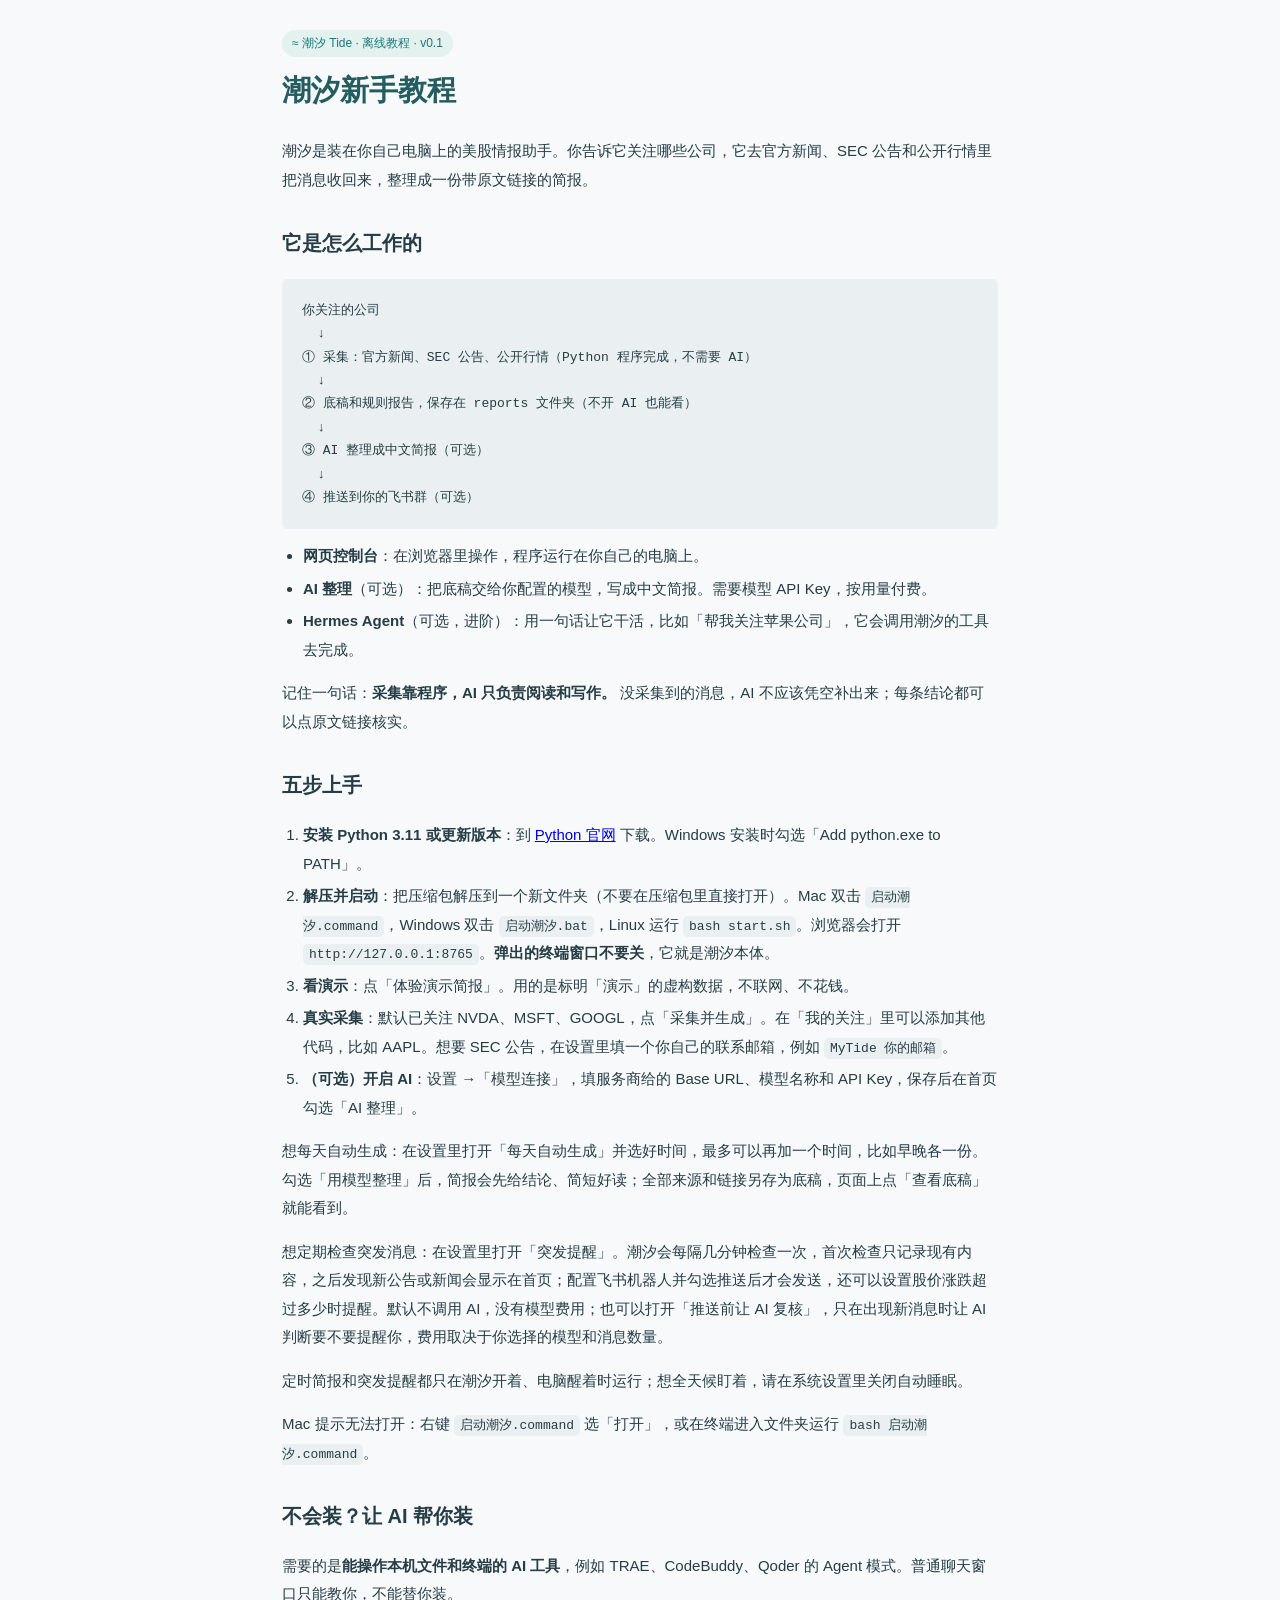
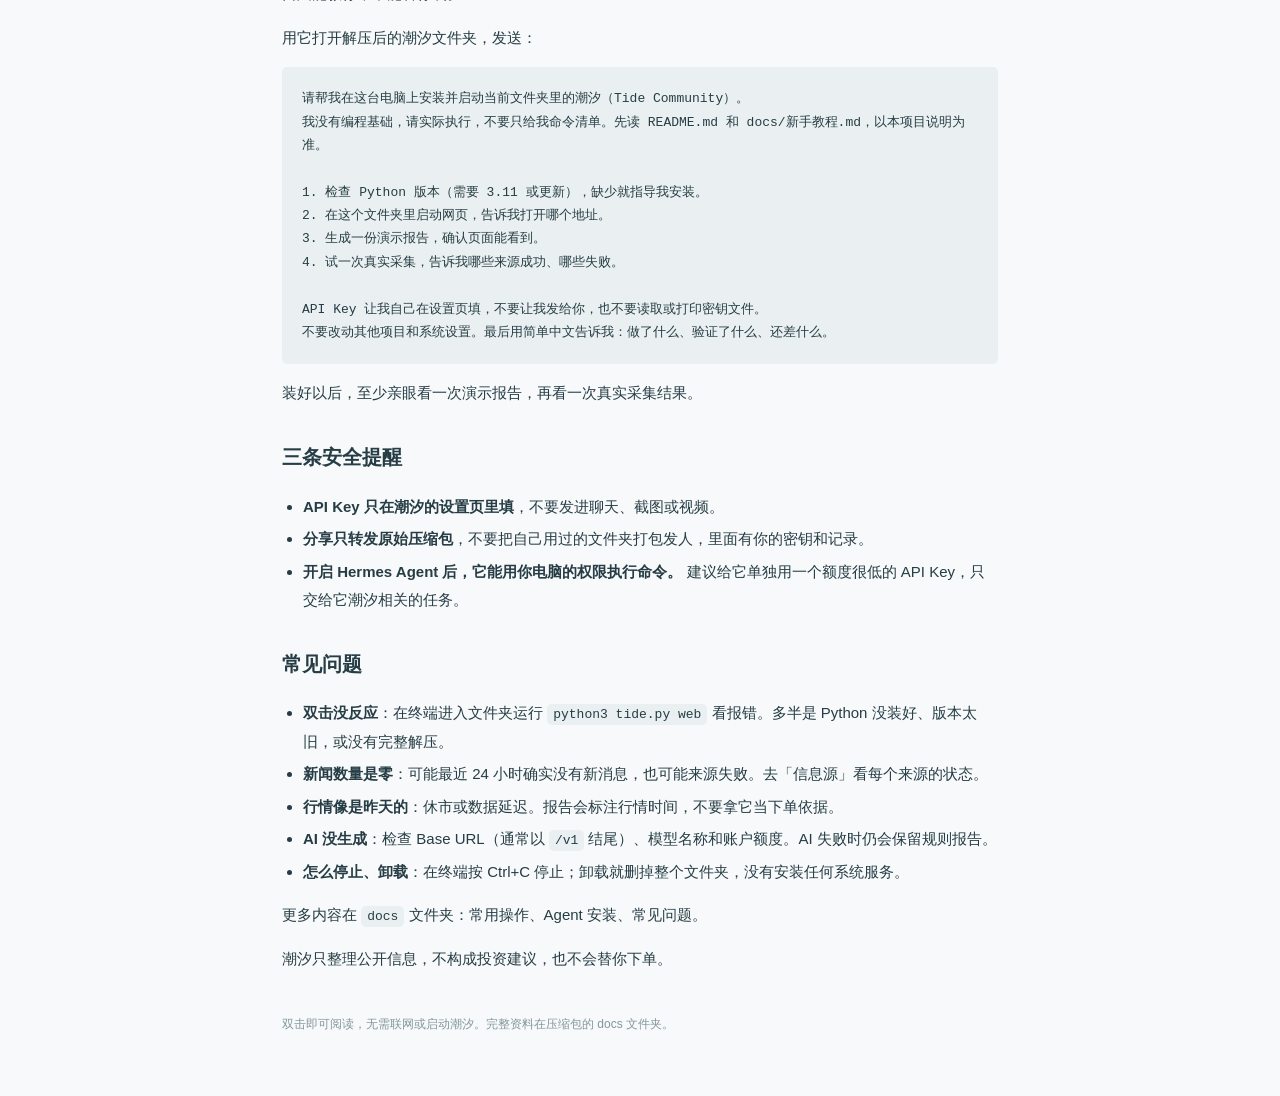
==== commit 91ac180b: "Add multiple daily briefings and separate AI report drafts" ====
--- a/docs/开始阅读.html
+++ b/docs/开始阅读.html
@@ -6,7 +6,7 @@
   ↓
 ③ AI 整理成中文简报（可选）
   ↓
-④ 推送到你的飞书群（可选）</pre><ul><li><strong>网页控制台</strong>：在浏览器里操作，程序运行在你自己的电脑上。</li><li><strong>AI 整理</strong>（可选）：把底稿交给你配置的模型，写成中文简报。需要模型 API Key，按用量付费。</li><li><strong>Hermes Agent</strong>（可选，进阶）：用一句话让它干活，比如「帮我关注苹果公司」，它会调用潮汐的工具去完成。</li></ul><p>记住一句话：<strong>采集靠程序，AI 只负责阅读和写作。</strong> 没采集到的消息，AI 不应该凭空补出来；每条结论都可以点原文链接核实。</p><h2>五步上手</h2><ol><li><strong>安装 Python 3.11 或更新版本</strong>：到 <a href="https://www.python.org/downloads/" target="_blank" rel="noopener noreferrer">Python 官网</a> 下载。Windows 安装时勾选「Add python.exe to PATH」。</li><li><strong>解压并启动</strong>：把压缩包解压到一个新文件夹（不要在压缩包里直接打开）。Mac 双击 <code>启动潮汐.command</code>，Windows 双击 <code>启动潮汐.bat</code>，Linux 运行 <code>bash start.sh</code>。浏览器会打开 <code>http://127.0.0.1:8765</code>。<strong>弹出的终端窗口不要关</strong>，它就是潮汐本体。</li><li><strong>看演示</strong>：点「体验演示简报」。用的是标明「演示」的虚构数据，不联网、不花钱。</li><li><strong>真实采集</strong>：默认已关注 NVDA、MSFT、GOOGL，点「采集并生成」。在「我的关注」里可以添加其他代码，比如 AAPL。想要 SEC 公告，在设置里填一个你自己的联系邮箱，例如 <code>MyTide 你的邮箱</code>。</li><li><strong>（可选）开启 AI</strong>：设置 →「模型连接」，填服务商给的 Base URL、模型名称和 API Key，保存后在首页勾选「AI 整理」。</li></ol><p>想每天自动生成：在设置里打开「每天自动生成」并选好时间。</p><p>想定期检查突发消息：在设置里打开「突发提醒」。潮汐会每隔几分钟检查一次，首次检查只记录现有内容，之后发现新公告或新闻会显示在首页；配置飞书机器人并勾选推送后才会发送，还可以设置股价涨跌超过多少时提醒。默认不调用 AI，没有模型费用；也可以打开「推送前让 AI 复核」，只在出现新消息时让 AI 判断要不要提醒你，费用取决于你选择的模型和消息数量。</p><p>定时简报和突发提醒都只在潮汐开着、电脑醒着时运行；想全天候盯着，请在系统设置里关闭自动睡眠。</p><p>Mac 提示无法打开：右键 <code>启动潮汐.command</code> 选「打开」，或在终端进入文件夹运行 <code>bash 启动潮汐.command</code>。</p><h2>不会装？让 AI 帮你装</h2><p>需要的是<strong>能操作本机文件和终端的 AI 工具</strong>，例如 TRAE、CodeBuddy、Qoder 的 Agent 模式。普通聊天窗口只能教你，不能替你装。</p><p>用它打开解压后的潮汐文件夹，发送：</p><pre>请帮我在这台电脑上安装并启动当前文件夹里的潮汐（Tide Community）。
+④ 推送到你的飞书群（可选）</pre><ul><li><strong>网页控制台</strong>：在浏览器里操作，程序运行在你自己的电脑上。</li><li><strong>AI 整理</strong>（可选）：把底稿交给你配置的模型，写成中文简报。需要模型 API Key，按用量付费。</li><li><strong>Hermes Agent</strong>（可选，进阶）：用一句话让它干活，比如「帮我关注苹果公司」，它会调用潮汐的工具去完成。</li></ul><p>记住一句话：<strong>采集靠程序，AI 只负责阅读和写作。</strong> 没采集到的消息，AI 不应该凭空补出来；每条结论都可以点原文链接核实。</p><h2>五步上手</h2><ol><li><strong>安装 Python 3.11 或更新版本</strong>：到 <a href="https://www.python.org/downloads/" target="_blank" rel="noopener noreferrer">Python 官网</a> 下载。Windows 安装时勾选「Add python.exe to PATH」。</li><li><strong>解压并启动</strong>：把压缩包解压到一个新文件夹（不要在压缩包里直接打开）。Mac 双击 <code>启动潮汐.command</code>，Windows 双击 <code>启动潮汐.bat</code>，Linux 运行 <code>bash start.sh</code>。浏览器会打开 <code>http://127.0.0.1:8765</code>。<strong>弹出的终端窗口不要关</strong>，它就是潮汐本体。</li><li><strong>看演示</strong>：点「体验演示简报」。用的是标明「演示」的虚构数据，不联网、不花钱。</li><li><strong>真实采集</strong>：默认已关注 NVDA、MSFT、GOOGL，点「采集并生成」。在「我的关注」里可以添加其他代码，比如 AAPL。想要 SEC 公告，在设置里填一个你自己的联系邮箱，例如 <code>MyTide 你的邮箱</code>。</li><li><strong>（可选）开启 AI</strong>：设置 →「模型连接」，填服务商给的 Base URL、模型名称和 API Key，保存后在首页勾选「AI 整理」。</li></ol><p>想每天自动生成：在设置里打开「每天自动生成」并选好时间，最多可以再加一个时间，比如早晚各一份。勾选「用模型整理」后，简报会先给结论、简短好读；全部来源和链接另存为底稿，页面上点「查看底稿」就能看到。</p><p>想定期检查突发消息：在设置里打开「突发提醒」。潮汐会每隔几分钟检查一次，首次检查只记录现有内容，之后发现新公告或新闻会显示在首页；配置飞书机器人并勾选推送后才会发送，还可以设置股价涨跌超过多少时提醒。默认不调用 AI，没有模型费用；也可以打开「推送前让 AI 复核」，只在出现新消息时让 AI 判断要不要提醒你，费用取决于你选择的模型和消息数量。</p><p>定时简报和突发提醒都只在潮汐开着、电脑醒着时运行；想全天候盯着，请在系统设置里关闭自动睡眠。</p><p>Mac 提示无法打开：右键 <code>启动潮汐.command</code> 选「打开」，或在终端进入文件夹运行 <code>bash 启动潮汐.command</code>。</p><h2>不会装？让 AI 帮你装</h2><p>需要的是<strong>能操作本机文件和终端的 AI 工具</strong>，例如 TRAE、CodeBuddy、Qoder 的 Agent 模式。普通聊天窗口只能教你，不能替你装。</p><p>用它打开解压后的潮汐文件夹，发送：</p><pre>请帮我在这台电脑上安装并启动当前文件夹里的潮汐（Tide Community）。
 我没有编程基础，请实际执行，不要只给我命令清单。先读 README.md 和 docs/新手教程.md，以本项目说明为准。
 
 1. 检查 Python 版本（需要 3.11 或更新），缺少就指导我安装。
